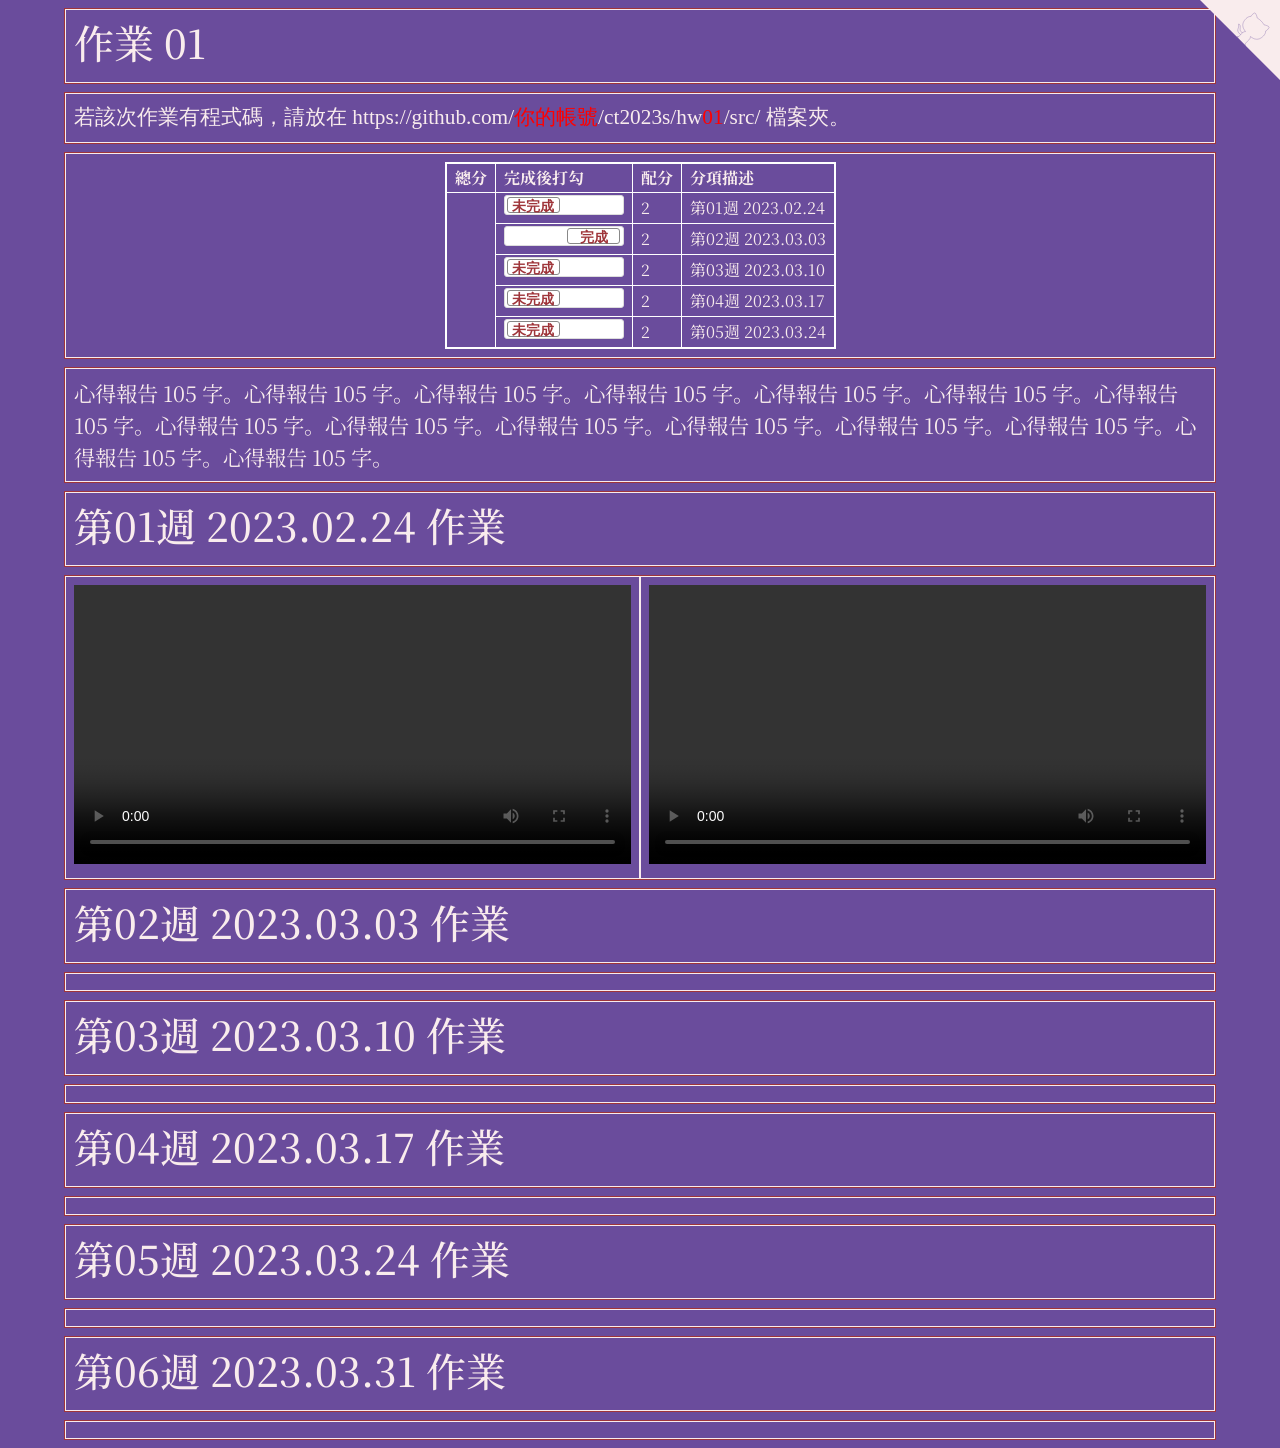
==== hw01/index.html @ 920e3bea "Add files via upload" ====
<!doctype html>
<html lang="zh-Hant-TW">
<head>
<!-- Required meta tags -->
<meta charset="utf-8">
<meta name="viewport" content="width=device-width, initial-scale=1">

<!-- D3, jquery -->
<script src="https://d3js.org/d3.v3.min.js" charset="utf-8"></script>
<script src="https://code.jquery.com/jquery-3.6.0.min.js" charset="utf-8"></script>

<!-- Bootstrap CSS -->
<link href="https://cdn.jsdelivr.net/npm/bootstrap@5.1.1/dist/css/bootstrap.min.css" rel="stylesheet">
<script src="https://cdn.jsdelivr.net/npm/bootstrap@5.1.1/dist/js/bootstrap.bundle.min.js"></script>

<title>作品集 Portfolio</title>
<style type="text/css">
  @import url('https://fonts.googleapis.com/css2?family=Noto+Serif+JP:wght@200&display=swap');

  table {
  border-collapse: collapse;
  border: 2px solid white; /* rgba(217,140,144,1) */
  font-size:  12pt;
  margin-left: auto;
  margin-right: auto;
  }

  td,
  th {
  border: 1px solid white;
  padding: 2px 8px;
  }

  .flipswitch
  {
      position: relative;
      background: white;
      width: 120px;
      height: 20px;
      -webkit-appearance: initial;
      border-radius: 3px;
      -webkit-tap-highlight-color: rgba(0, 0, 0, 0);
      outline:none;
      font-size: 14px;
      font-family: Trebuchet, Arial, sans-serif;
      font-weight: bold;
      cursor:pointer;
      border:1px solid #ddd;
  }
  .flipswitch:after
  {
      position:absolute;
      top:5%;
      display:block; 
      line-height:16px;
      width:45%;
      height:90%;
      background:#fff;
      box-sizing:border-box;
      text-align:center;
      transition: all 0.3s ease-in 0s; 
      color:rgba(159,53,58,1);
      border:#888 1px solid;
      border-radius:3px;
  }
  .flipswitch:after
  {
      left:2%;
      content: "未完成";
  }
  .flipswitch:checked:after
  {
      left:53%;
      content: "完成";
  }

  body {
    background-color: rgb(106, 76, 156); /* #6A4C9C */
    color: rgb(106, 76, 156);
    font-family: 'Noto Serif JP', serif;
  }

  .container-fluid {
    width:  90%;
  }

  .hw12 {
    border: 1px solid rgb(159, 53, 58);
    margin-top: 8px;
    margin-bottom: 8px;
  }

  .twenty {
    border: 1px solid #f9eced;
    color: #f9eced;
    padding: 8px;
    font-size: 16pt;
  }

  .twenty:hover {
      box-shadow: 0 0 5px 3px #f9eced;
      color: cyan; 
      text-shadow: 0 0 6px #FFFFFF, 0 0 6px #000000;
  }

  @font-face {
    font-family:'cjkFonts';
    src: url(cjkFonts_allseto_v1.11.woff2) format('woff2');
    /* https://cloudconvert.com/ttf-to-woff2 */
  }
  
  .cjkFonts {
    font-family: 'cjkFonts';
  }

  .github-corner:hover 
  .octo-arm {
    animation: octocat-wave 560ms ease-in-out
  }
  @keyframes octocat-wave {
    0%,100% {
      transform:rotate(0)
    }
    20%,60% {
      transform:rotate(-25deg)
    }
    40%,80% {
      transform:rotate(10deg)
    }
  }
  @media (max-width:500px) {
    .github-corner:hover 
    .octo-arm {
      animation:none
    }

    .github-corner 
    .octo-arm {
      animation: octocat-wave 560ms ease-in-out
    }
  }

  /* 波浪 */
  a {
    color:yellow;
    text-decoration: none; 
    background: url("data:image/svg+xml,%3Csvg xmlns='http://www.w3.org/2000/svg' viewBox='0 0 20 4'%3E%3Cpath fill='none' stroke='%23fff' d='M0 3.5c5 0 5-3 10-3s5 3 10 3 5-3 10-3 5 3 10 3'/%3E%3C/svg%3E") repeat-x 0 100%; 
    background-size:20px auto; 
    animation: waveMove 1s infinite linear;
  }

  a:hover {
    color:#f30;
    text-decoration: none;
    background: none;
    animation: none;
    text-decoration: underline;
    padding:2px 0;
  }
  @keyframes waveMove {
    from { background-position:0 100%; }
    to { background-position:20px 100%; }
  }
  /* 波浪 */
</style>
</head>
<body>
<!-- https://alexlenail.me/NN-SVG/about.html -->
<a href="https://github.com/你的帳號/ct2023s/" class="github-corner" aria-label="View source on Github">
  <svg width="80" height="80" viewBox="0 0 250 250" style="fill:#f9eced; color:#fff; position: absolute; top: 0; border: 0; right: 0;" aria-hidden="true">
    <path d="M0,0 L115,115 L130,115 L142,142 L250,250 L250,0 Z"></path>
    <path d="M128.3,109.0 C113.8,99.7 119.0,89.6 119.0,89.6 C122.0,82.7 120.5,78.6 120.5,78.6 C119.2,72.0 123.4,76.3 123.4,76.3 C127.3,80.9 125.5,87.3 125.5,87.3 C122.9,97.6 130.6,101.9 134.4,103.2" fill="#f9eced" stroke="#6A4C9C" style="transform-origin: 130px 106px;" class="octo-arm"></path>
    <path d="M115.0,115.0 C114.9,115.1 118.7,116.5 119.8,115.4 L133.7,101.6 C136.9,99.2 139.9,98.4 142.2,98.6 C133.8,88.0 127.5,74.4 143.8,58.0 C148.5,53.4 154.0,51.2 159.7,51.0 C160.3,49.4 163.2,43.6 171.4,40.1 C171.4,40.1 176.1,42.5 178.8,56.2 C183.1,58.6 187.2,61.8 190.9,65.4 C194.5,69.0 197.7,73.2 200.1,77.6 C213.8,80.2 216.3,84.9 216.3,84.9 C212.7,93.1 206.9,96.0 205.4,96.6 C205.1,102.4 203.0,107.8 198.3,112.5 C181.9,128.9 168.3,122.5 157.7,114.1 C157.9,116.9 156.7,120.9 152.7,124.9 L141.0,136.5 C139.8,137.7 141.6,141.9 141.8,141.8 Z" fill="#f9eced" stroke="#6A4C9C" class="octo-body"></path>
  </svg>
</a>


<div class="container-fluid">

  <!-- ------------------------------------------------>
  <div class="row hw12">
    <div class="col-md-12 twenty">
      <h1>作業 01</h1>
    </div>
  </div>

  <!-- ------------------------------------------------>
  <div class="row hw12">
    <div class="col-md-12 twenty cjkFonts">
      若該次作業有程式碼，請放在 https://github.com/<span style="color:red;">你的帳號</span>/ct2023s/hw<span style="color:red;">01</span>/src/ 檔案夾。
    </div>
  </div>

  <!-- ------------------------------------------------>
  <div class="row hw12">
    <div class="col-md-12 twenty">
      <table>
        <tr>
          <th>總分</th>
          <th>完成後打勾</th>
          <th>配分</th>
          <th>分項描述</th>
        </tr>
        <tr>
          <td rowspan="7" id="myTotal"></td>
          <td><input type="checkbox" class="flipswitch" id="myCheckbox1"></td>
          <td id='m1'>2</td>
          <td>第01週 2023.02.24</td>
        </tr>
        <tr>
          <td><input type="checkbox" class="flipswitch" id="myCheckbox2" checked></td>
          <td id='m2'>2</td>
          <td>第02週 2023.03.03</td>
        </tr>
        <tr>
          <td><input type="checkbox" class="flipswitch" id="myCheckbox3"></td>
          <td id='m3'>2</td>
          <td>第03週 2023.03.10</td>
        </tr>
        <tr>
          <td><input type="checkbox" class="flipswitch" id="myCheckbox4"></td>
          <td id='m4'>2</td>
          <td>第04週 2023.03.17</td>
        </tr>
        <tr>
          <td><input type="checkbox" class="flipswitch" id="myCheckbox5"></td>
          <td id='m5'>2</td>
          <td>第05週 2023.03.24</td>
        </tr>
      </table>
    </div>
  </div>

  <!-- ------------------------------------------------>
  <div class="row hw12">
    <div class="col-md-12 twenty">
      心得報告 105 字。心得報告 105 字。心得報告 105 字。心得報告 105 字。心得報告 105 字。心得報告 105 字。心得報告 105 字。心得報告 105 字。心得報告 105 字。心得報告 105 字。心得報告 105 字。心得報告 105 字。心得報告 105 字。心得報告 105 字。心得報告 105 字。
    </div>
  </div>

  <!-- ------------------------------------------------>
  <div class="row hw12">
    <div class="col-md-12 twenty">
      <h1>第01週 2023.02.24 作業</h1>
    </div>
  </div>

  <!-- ------------------------------------------------>
  <div class="row hw12">
    <div class="col-md-6 twenty">
      <video id="video1" style="width:100%;max-width:100%;" controls="">
        <source src="https://www.w3schools.com/html/mov_bbb.mp4" type="video/mp4">
      </video>
    </div>
    <div class="col-md-6 twenty">
      <video id="video1" style="width:100%;max-width:100%;" controls="">
        <source src="https://www.w3schools.com/html/mov_bbb.mp4" type="video/mp4">
      </video>
    </div>
  </div>


  <!-- ------------------------------------------------>
  <div class="row hw12">
    <div class="col-md-12 twenty">
      <h1>第02週 2023.03.03 作業</h1>
    </div>
  </div>

  <!-- ------------------------------------------------>
  <div class="row hw12">
    <div class="col-md-12 twenty">
      
    </div>
  </div>



  <!-- ------------------------------------------------>
  <div class="row hw12">
    <div class="col-md-12 twenty">
      <h1>第03週 2023.03.10 作業</h1>
    </div>
  </div>

  <!-- ------------------------------------------------>
  <div class="row hw12">
    <div class="col-md-12 twenty">
      
    </div>
  </div>



  <!-- ------------------------------------------------>
  <div class="row hw12">
    <div class="col-md-12 twenty">
      <h1>第04週 2023.03.17 作業</h1>
    </div>
  </div>

  <!-- ------------------------------------------------>
  <div class="row hw12">
    <div class="col-md-12 twenty">
      
    </div>
  </div>



  <!-- ------------------------------------------------>
  <div class="row hw12">
    <div class="col-md-12 twenty">
      <h1>第05週 2023.03.24 作業</h1>
    </div>
  </div>

  <!-- ------------------------------------------------>
  <div class="row hw12">
    <div class="col-md-12 twenty">
      
    </div>
  </div>



  <!-- ------------------------------------------------>
  <div class="row hw12">
    <div class="col-md-12 twenty">
      <h1>第06週 2023.03.31 作業</h1>
    </div>
  </div>

  <!-- ------------------------------------------------>
  <div class="row hw12">
    <div class="col-md-12 twenty">
      
    </div>
  </div>


  <!-- ------------------------------------------------>

  <!-- ------------------------------------------------>


<script>
  $(function() {
    var f = function() {
      $(this).next().text($(this).is(':checked') ? '做完' : '未做完');
    };
    $('input').change(f).trigger('change');
  });

  d3.select("#myCheckbox1").on("change",update);
  d3.select("#myCheckbox2").on("change",update);
  d3.select("#myCheckbox3").on("change",update);
  d3.select("#myCheckbox4").on("change",update);
  d3.select("#myCheckbox5").on("change",update);
  d3.select("#myCheckbox6").on("change",update);
  d3.select("#myCheckbox7").on("change",update);

  update();
  
  function update(){

    var score = 0;

    if (d3.select("#myCheckbox1").property("checked")){
      score += parseInt(d3.select('#m1').html());
    }

    if (d3.select("#myCheckbox2").property("checked")){
      score += parseInt(d3.select('#m2').html());   
    }

    if (d3.select("#myCheckbox3").property("checked")){
      score += parseInt(d3.select('#m3').html());   
    }

    if (d3.select("#myCheckbox4").property("checked")){
      score += parseInt(d3.select('#m4').html());   
    }

    if (d3.select("#myCheckbox5").property("checked")){
      score += parseInt(d3.select('#m5').html());   
    }


    d3.select("#myTotal").html(score);    
  }
</script>

</body>
</html>
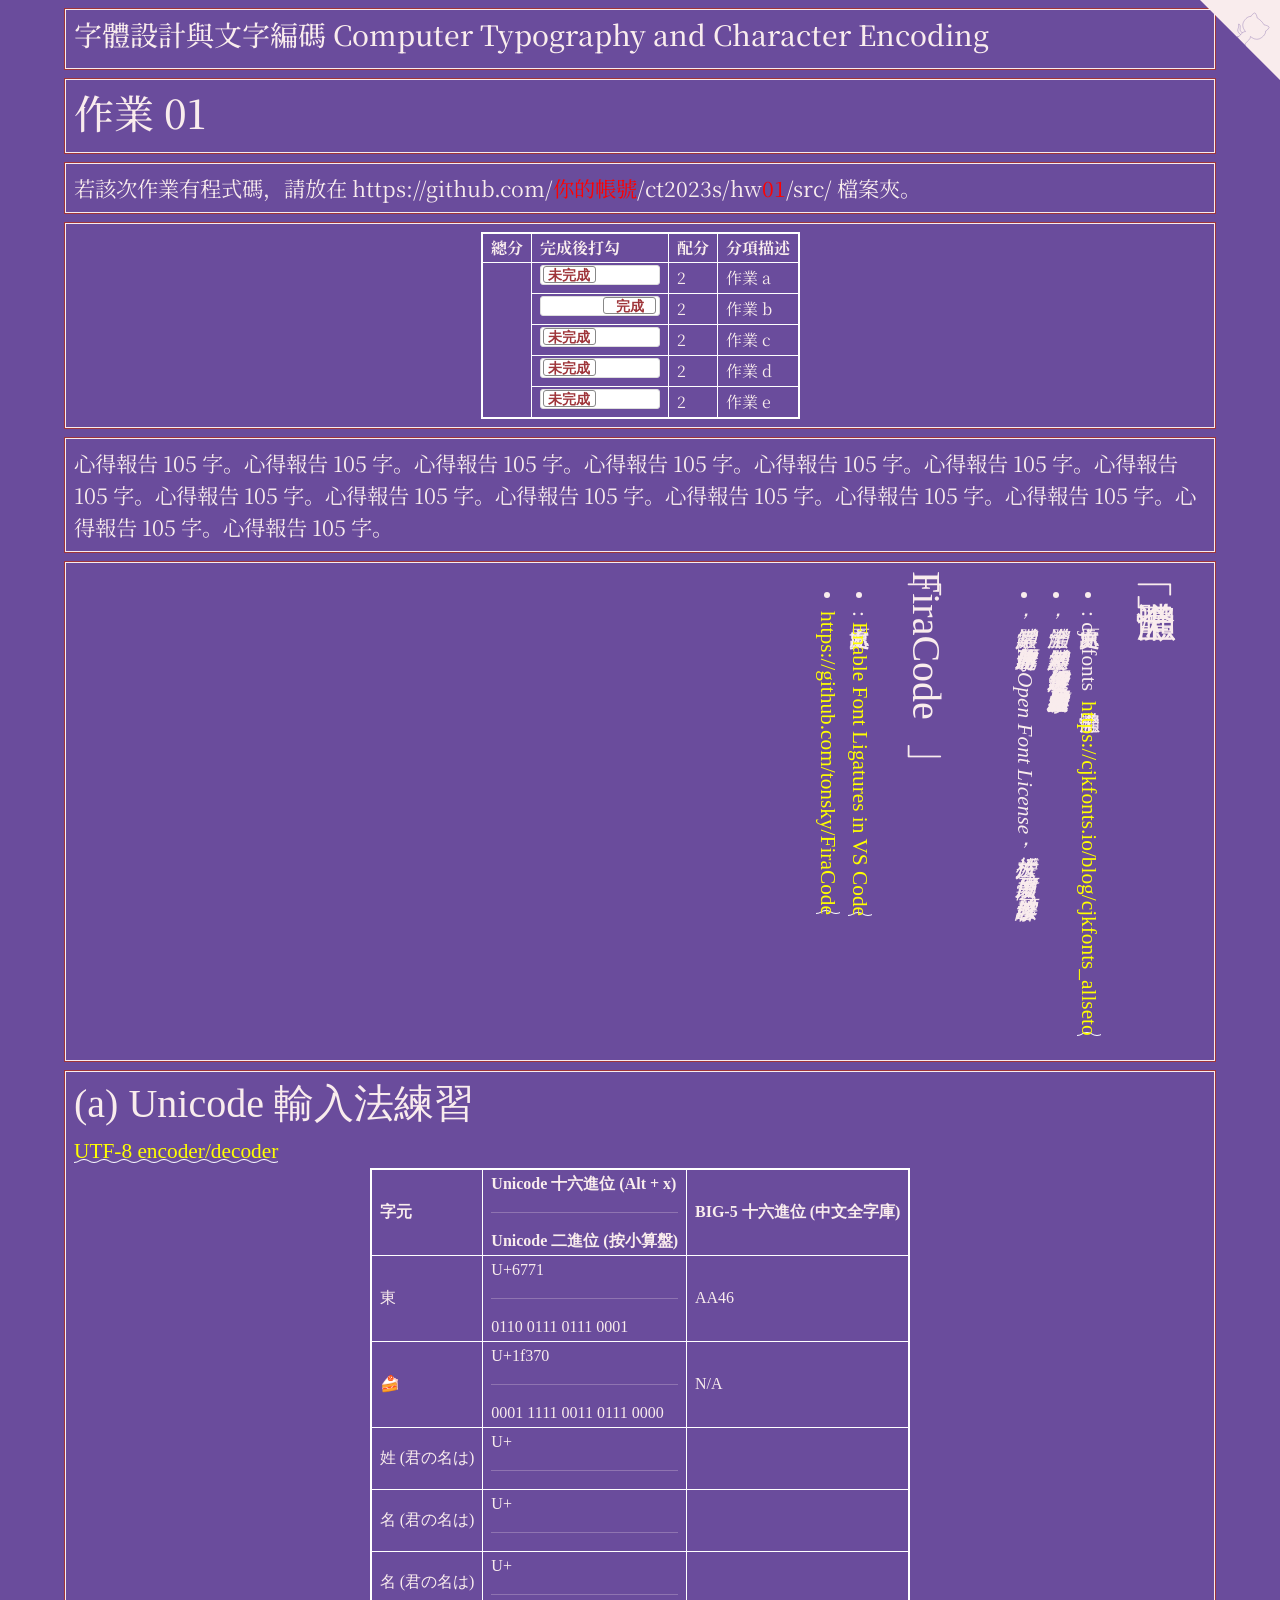
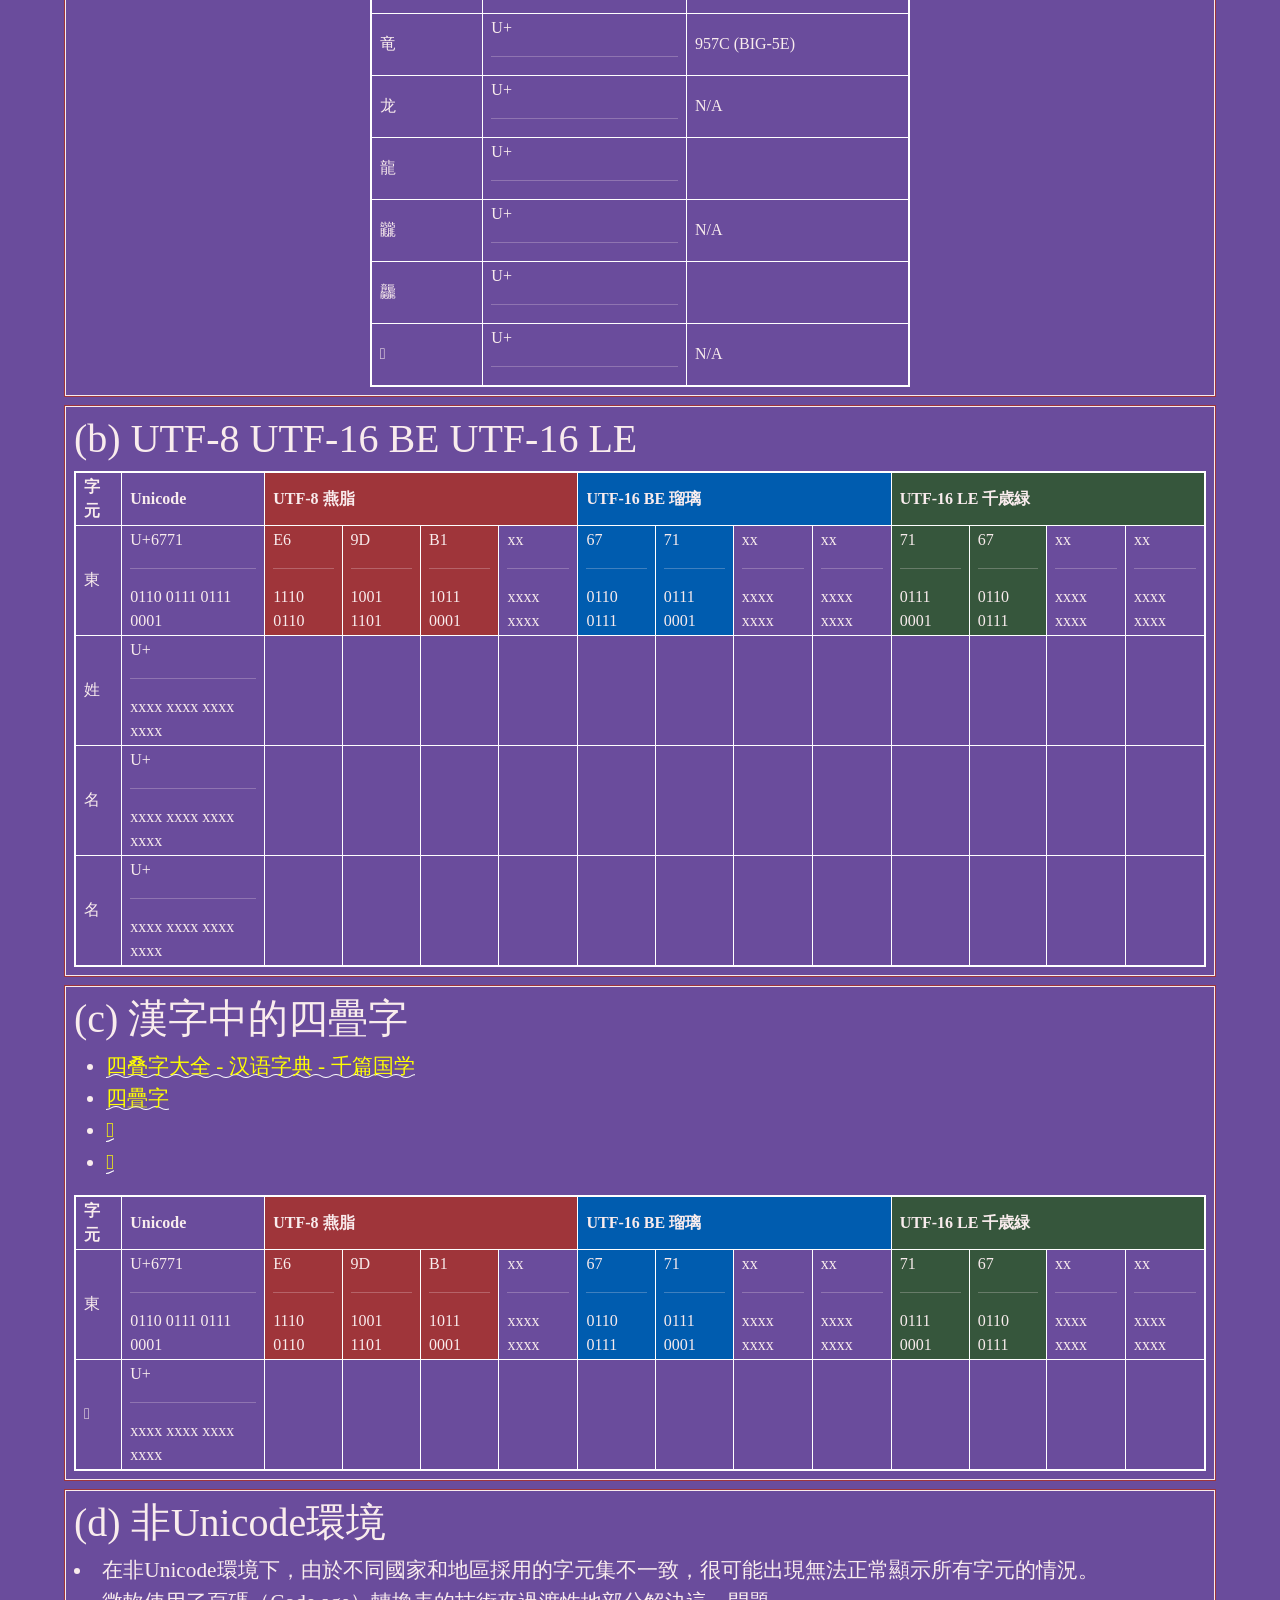
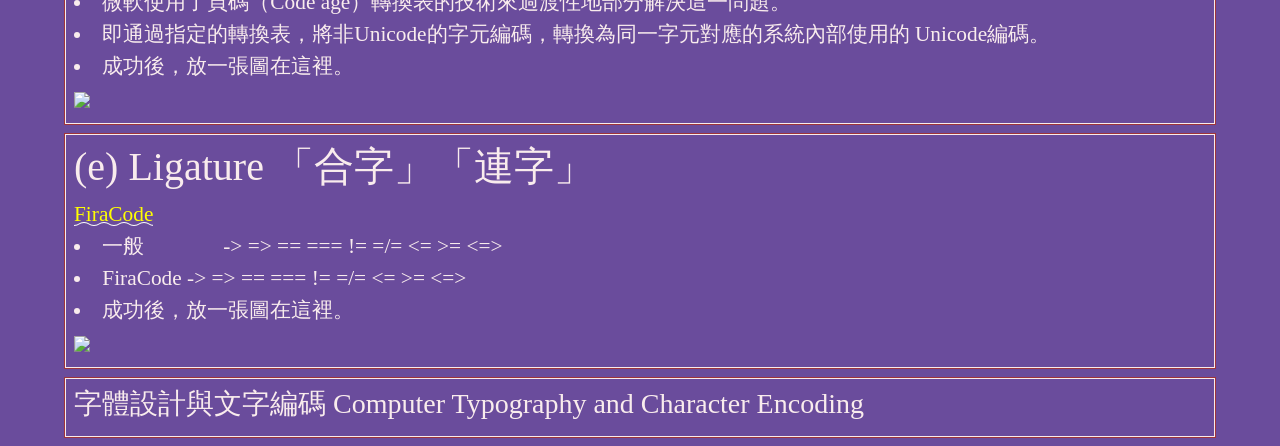
==== commit 98ed1a1d: "Update index.html" ====
--- a/hw01/index.html
+++ b/hw01/index.html
@@ -14,21 +14,23 @@
 <script src="https://cdn.jsdelivr.net/npm/bootstrap@5.1.1/dist/js/bootstrap.bundle.min.js"></script>
 
 <title>作品集 Portfolio</title>
+<!-- https://alexlenail.me/NN-SVG/about.html -->
+<link rel="icon" href="../hw00/favicon.svg"/>
 <style type="text/css">
   @import url('https://fonts.googleapis.com/css2?family=Noto+Serif+JP:wght@200&display=swap');
 
   table {
-  border-collapse: collapse;
-  border: 2px solid white; /* rgba(217,140,144,1) */
-  font-size:  12pt;
-  margin-left: auto;
-  margin-right: auto;
+    border-collapse: collapse;
+    border: 2px solid white; /* rgba(217,140,144,1) */
+    font-size:  12pt;
+    margin-left: auto;
+    margin-right: auto;
   }
 
   td,
   th {
-  border: 1px solid white;
-  padding: 2px 8px;
+    border: 1px solid white;
+    padding: 2px 8px;
   }
 
   .flipswitch
@@ -108,9 +110,24 @@
     src: url(cjkFonts_allseto_v1.11.woff2) format('woff2');
     /* https://cloudconvert.com/ttf-to-woff2 */
   }
-  
+
+  @font-face {
+    font-family:'FiraCode-Regular';
+    src: url(FiraCode-Regular.woff2) format('woff2');
+    /* https://worldofzero.com/posts/enable-font-ligatures-vscode/ */
+  }
+
   .cjkFonts {
     font-family: 'cjkFonts';
+    writing-mode: vertical-rl;
+  }
+
+  .cjkFontsH {
+    font-family: 'cjkFonts';
+  }
+
+  .FiraCode {
+    font-family: 'FiraCode-Regular';
   }
 
   .github-corner:hover 
@@ -180,13 +197,20 @@
   <!-- ------------------------------------------------>
   <div class="row hw12">
     <div class="col-md-12 twenty">
+      <h3>字體設計與文字編碼   Computer Typography and Character Encoding</h3>
+    </div>
+  </div>
+
+  <!-- ------------------------------------------------>
+  <div class="row hw12">
+    <div class="col-md-12 twenty">
       <h1>作業 01</h1>
     </div>
   </div>
 
   <!-- ------------------------------------------------>
   <div class="row hw12">
-    <div class="col-md-12 twenty cjkFonts">
+    <div class="col-md-12 twenty">
       若該次作業有程式碼，請放在 https://github.com/<span style="color:red;">你的帳號</span>/ct2023s/hw<span style="color:red;">01</span>/src/ 檔案夾。
     </div>
   </div>
@@ -205,27 +229,27 @@
           <td rowspan="7" id="myTotal"></td>
           <td><input type="checkbox" class="flipswitch" id="myCheckbox1"></td>
           <td id='m1'>2</td>
-          <td>第01週 2023.02.24</td>
+          <td>作業 a</td>
         </tr>
         <tr>
           <td><input type="checkbox" class="flipswitch" id="myCheckbox2" checked></td>
           <td id='m2'>2</td>
-          <td>第02週 2023.03.03</td>
+          <td>作業 b</td>
         </tr>
         <tr>
           <td><input type="checkbox" class="flipswitch" id="myCheckbox3"></td>
           <td id='m3'>2</td>
-          <td>第03週 2023.03.10</td>
+          <td>作業 c</td>
         </tr>
         <tr>
           <td><input type="checkbox" class="flipswitch" id="myCheckbox4"></td>
           <td id='m4'>2</td>
-          <td>第04週 2023.03.17</td>
+          <td>作業 d</td>
         </tr>
         <tr>
           <td><input type="checkbox" class="flipswitch" id="myCheckbox5"></td>
           <td id='m5'>2</td>
-          <td>第05週 2023.03.24</td>
+          <td>作業 e</td>
         </tr>
       </table>
     </div>
@@ -240,12 +264,28 @@
 
   <!-- ------------------------------------------------>
   <div class="row hw12">
-    <div class="col-md-12 twenty">
-      <h1>第01週 2023.02.24 作業</h1>
-    </div>
-  </div>
-
-  <!-- ------------------------------------------------>
+    <div class="col-md-12 twenty cjkFonts">
+      <h1> 「全瀨體」</h1>
+
+      <ul>
+        <li>原文出處: cjkfonts 全瀨體 <a href="https://cjkfonts.io/blog/cjkfonts_allseto" target="_blank"> https://cjkfonts.io/blog/cjkfonts_allseto</a></li>
+        <li><cite>全瀨體，基於瀨戶字體，透過深度學習智能造字，產生的字體數量是跟思源黑體相同。</cite></li>
+        <li><cite>瀨戶字體，原作者將此字體用 SIL Open Font License 授權方法，可以商業使用，可以容許修改字體。</cite></li>
+      </ul>
+
+      <h1> 「FiraCode」</h1>
+
+      <ul>
+       <li>原文出處: <a href="https://worldofzero.com/posts/enable-font-ligatures-vscode/" target="_blank"> Enable Font Ligatures in VS Code </a></li>
+        <li><a href="https://github.com/tonsky/FiraCode" target="_blank">https://github.com/tonsky/FiraCode</a></li>
+      </ul>
+
+
+    </div>
+  </div>
+
+  <!-- ------------------------------------------------>
+  <!--
   <div class="row hw12">
     <div class="col-md-6 twenty">
       <video id="video1" style="width:100%;max-width:100%;" controls="">
@@ -258,91 +298,263 @@
       </video>
     </div>
   </div>
-
-
-  <!-- ------------------------------------------------>
-  <div class="row hw12">
-    <div class="col-md-12 twenty">
-      <h1>第02週 2023.03.03 作業</h1>
-    </div>
-  </div>
-
-  <!-- ------------------------------------------------>
-  <div class="row hw12">
-    <div class="col-md-12 twenty">
-      
-    </div>
-  </div>
-
-
-
-  <!-- ------------------------------------------------>
-  <div class="row hw12">
-    <div class="col-md-12 twenty">
-      <h1>第03週 2023.03.10 作業</h1>
-    </div>
-  </div>
-
-  <!-- ------------------------------------------------>
-  <div class="row hw12">
-    <div class="col-md-12 twenty">
-      
-    </div>
-  </div>
-
-
-
-  <!-- ------------------------------------------------>
-  <div class="row hw12">
-    <div class="col-md-12 twenty">
-      <h1>第04週 2023.03.17 作業</h1>
-    </div>
-  </div>
-
-  <!-- ------------------------------------------------>
-  <div class="row hw12">
-    <div class="col-md-12 twenty">
-      
-    </div>
-  </div>
-
-
-
-  <!-- ------------------------------------------------>
-  <div class="row hw12">
-    <div class="col-md-12 twenty">
-      <h1>第05週 2023.03.24 作業</h1>
-    </div>
-  </div>
-
-  <!-- ------------------------------------------------>
-  <div class="row hw12">
-    <div class="col-md-12 twenty">
-      
-    </div>
-  </div>
-
-
-
-  <!-- ------------------------------------------------>
-  <div class="row hw12">
-    <div class="col-md-12 twenty">
-      <h1>第06週 2023.03.31 作業</h1>
-    </div>
-  </div>
-
-  <!-- ------------------------------------------------>
-  <div class="row hw12">
-    <div class="col-md-12 twenty">
-      
-    </div>
-  </div>
-
-
-  <!-- ------------------------------------------------>
-
-  <!-- ------------------------------------------------>
-
+  -->
+
+
+  <!-- ------------------------------------------------>
+  <div class="row hw12">
+    <div class="col-md-12 twenty cjkFontsH">
+      <h1>(a) Unicode 輸入法練習 </h1>
+      <a href="https://mothereff.in/utf-8" target="_blank">UTF-8 encoder/decoder</a>
+      <table>
+        <tr>
+          <th>字元</th>
+          <th>Unicode 十六進位 (Alt + x)<hr>Unicode 二進位 (按小算盤)</th>
+          <th>BIG-5 十六進位 (中文全字庫)</th>
+        </tr>
+        <tr>
+          <td>東</td>
+          <td>U+6771<hr>0110 0111 0111 0001</td>
+          <td>AA46</td> <!-- BIG-5 十六進位 -->
+        </tr>
+        <tr>
+          <td>🍰</td>
+          <td>U+1f370<hr>0001 1111 0011 0111 0000</td> <!-- Unicode 二進位 -->
+          <td>N/A</td> <!-- BIG-5 十六進位 -->
+        </tr>
+        <tr>
+          <td>姓 (君の名は)</td>
+          <td>U+<hr></td> <!-- Unicode 二進位 -->
+          <td></td> <!-- BIG-5 十六進位 -->
+        </tr>
+        <tr>
+          <td>名 (君の名は)</td>
+          <td>U+<hr></td> <!-- Unicode 二進位 -->
+          <td></td> <!-- BIG-5 十六進位 -->
+        </tr>
+        <tr>
+          <td>名 (君の名は)</td>
+          <td>U+<hr></td> <!-- Unicode 二進位 -->
+          <td></td> <!-- BIG-5 十六進位 -->
+        </tr>
+        <tr>
+          <td>竜</td>
+          <td>U+<hr></td> <!-- Unicode 二進位 -->
+          <td>957C (BIG-5E)</td> <!-- BIG-5 十六進位 -->
+        </tr>
+        <tr>
+          <td>龙</td>
+          <td>U+<hr></td> <!-- Unicode 二進位 -->
+          <td>N/A</td> <!-- BIG-5 十六進位 -->
+        </tr>
+        <tr>
+          <td>龍</td>
+          <td>U+<hr></td> <!-- Unicode 二進位 -->
+          <td></td> <!-- BIG-5 十六進位 -->
+        </tr>
+        <tr>
+          <td>龖</td>
+          <td>U+<hr></td> <!-- Unicode 二進位 -->
+          <td>N/A</td> <!-- BIG-5 十六進位 -->
+        </tr>
+        <tr>
+          <td>龘</td>
+          <td>U+<hr></td> <!-- Unicode 二進位 -->
+          <td></td> <!-- BIG-5 十六進位 -->
+        </tr>
+        <tr>
+          <td>𪚥</td> <!-- 新細明體-ExtB -->
+          <td>U+<hr></td> <!-- Unicode 二進位 -->
+          <td>N/A</td> <!-- BIG-5 十六進位 -->
+        </tr>
+      </table>
+    </div>
+  </div>
+
+  <!-- ------------------------------------------------>
+  <div class="row hw12">
+    <div class="col-md-12 twenty cjkFontsH">
+      <h1>(b) UTF-8 UTF-16 BE UTF-16 LE</h1>
+
+      <table>
+        <tr>
+          <th>字元</th> <!-- 紺 https://nipponcolors.com/#kon --> <!-- 桔梗 https://nipponcolors.com/#kikyo --> 
+          <th colspan="1">Unicode</th>
+          <th colspan="4" style="background-color:#9F353A;">UTF-8 燕脂</th> <!-- 燕脂 https://nipponcolors.com/#enji -->
+          <th colspan="4" style="background-color:#005CAF;">UTF-16 BE 瑠璃</th> <!-- 瑠璃 https://nipponcolors.com/#ruri https://nipponcolors.com/#kon -->
+          <th colspan="4" style="background-color:#36563C;">UTF-16 LE 千歳緑</th> <!-- 千歳緑 https://nipponcolors.com/#chitosemidori -->
+        </tr>
+        <tr>
+          <td>東</td>
+          <td>U+6771<hr>0110 0111 0111 0001</td>
+          <td style="background-color:#9F353A;">E6<hr>1110 0110</td> <!-- UTF-8 -->
+          <td style="background-color:#9F353A;">9D<hr>1001 1101</td>
+          <td style="background-color:#9F353A;">B1<hr>1011 0001</td>
+          <td>xx<hr>xxxx xxxx</td>
+          <td style="background-color:#005CAF;">67<hr>0110 0111</td> <!-- UTF-16 BE -->
+          <td style="background-color:#005CAF;">71<hr>0111 0001</td>
+          <td>xx<hr>xxxx xxxx</td>
+          <td>xx<hr>xxxx xxxx</td>
+          <td style="background-color:#36563C;">71<hr>0111 0001</td> <!-- UTF-16 LE -->
+          <td style="background-color:#36563C;">67<hr>0110 0111</td>
+          <td>xx<hr>xxxx xxxx</td>
+          <td>xx<hr>xxxx xxxx</td>
+        </tr>       
+        <tr>
+          <td>姓</td>
+          <td>U+<hr>xxxx xxxx xxxx xxxx</td>
+          <td></td> <!-- UTF-8 -->
+          <td></td>
+          <td></td>
+          <td></td>
+          <td></td> <!-- UTF-16 BE -->
+          <td></td>
+          <td></td>
+          <td></td>
+          <td></td> <!-- UTF-16 LE -->
+          <td></td>
+          <td></td>
+          <td></td>
+        </tr>
+        <tr>
+          <td>名</td>
+          <td>U+<hr>xxxx xxxx xxxx xxxx</td>
+          <td></td> <!-- UTF-8 -->
+          <td></td>
+          <td></td>
+          <td></td>
+          <td></td> <!-- UTF-16 BE -->
+          <td></td>
+          <td></td>
+          <td></td>
+          <td></td> <!-- UTF-16 LE -->
+          <td></td>
+          <td></td>
+          <td></td>
+        </tr>
+        <tr>
+          <td>名</td>
+          <td>U+<hr>xxxx xxxx xxxx xxxx</td>
+          <td></td> <!-- UTF-8 -->
+          <td></td>
+          <td></td>
+          <td></td>
+          <td></td> <!-- UTF-16 BE -->
+          <td></td>
+          <td></td>
+          <td></td>
+          <td></td> <!-- UTF-16 LE -->
+          <td></td>
+          <td></td>
+          <td></td>
+        </tr>
+      </table>
+    </div>
+  </div>
+
+
+
+  <!-- ------------------------------------------------>
+  <div class="row hw12">
+    <div class="col-md-12 twenty cjkFontsH">
+      <h1>(c) 漢字中的四疊字</h1>
+      <!--
+      <ul>
+        <li><a href="" target="_blank"> </a></li>
+        <li><a href="" target="_blank"> </a></li>
+      </ul>
+      -->
+      <ul>
+        <li><a href="https://zidian.qianp.com/sidiezi.html" target="_blank">四叠字大全 - 汉语字典 - 千篇国学</a></li>
+        <li><a href="https://zh.wikipedia.org/wiki/%E5%9B%9B%E5%8F%A0%E5%AD%97" target="_blank">四疊字</a></li>
+        <li><a href="https://www.compart.com/en/unicode/U+2A6A5" target="_blank">𪚥</a></li>
+        <li><a href="https://www.compart.com/en/unicode/U+28C3B" target="_blank">𨰻</a></li>
+      </ul>
+
+      <table>
+        <tr>
+          <th>字元</th> <!-- 紺 https://nipponcolors.com/#kon --> <!-- 桔梗 https://nipponcolors.com/#kikyo --> 
+          <th colspan="1">Unicode</th>
+          <th colspan="4" style="background-color:#9F353A;">UTF-8 燕脂</th> <!-- 燕脂 https://nipponcolors.com/#enji -->
+          <th colspan="4" style="background-color:#005CAF;">UTF-16 BE 瑠璃</th> <!-- 瑠璃 https://nipponcolors.com/#ruri https://nipponcolors.com/#kon -->
+          <th colspan="4" style="background-color:#36563C;">UTF-16 LE 千歳緑</th> <!-- 千歳緑 https://nipponcolors.com/#chitosemidori -->
+        </tr>
+        <tr>
+          <td>東</td>
+          <td>U+6771<hr>0110 0111 0111 0001</td>
+          <td style="background-color:#9F353A;">E6<hr>1110 0110</td> <!-- UTF-8 -->
+          <td style="background-color:#9F353A;">9D<hr>1001 1101</td>
+          <td style="background-color:#9F353A;">B1<hr>1011 0001</td>
+          <td>xx<hr>xxxx xxxx</td>
+          <td style="background-color:#005CAF;">67<hr>0110 0111</td> <!-- UTF-16 BE -->
+          <td style="background-color:#005CAF;">71<hr>0111 0001</td>
+          <td>xx<hr>xxxx xxxx</td>
+          <td>xx<hr>xxxx xxxx</td>
+          <td style="background-color:#36563C;">71<hr>0111 0001</td> <!-- UTF-16 LE -->
+          <td style="background-color:#36563C;">67<hr>0110 0111</td>
+          <td>xx<hr>xxxx xxxx</td>
+          <td>xx<hr>xxxx xxxx</td>
+        </tr>       
+        <tr>
+          <td>𨰻</td>
+          <td>U+<hr>xxxx xxxx xxxx xxxx</td>
+          <td></td> <!-- UTF-8 -->
+          <td></td>
+          <td></td>
+          <td></td>
+          <td></td> <!-- UTF-16 BE -->
+          <td></td>
+          <td></td>
+          <td></td>
+          <td></td> <!-- UTF-16 LE -->
+          <td></td>
+          <td></td>
+          <td></td>
+        </tr>
+      </table>
+
+    </div>
+  </div>
+
+  <!-- ------------------------------------------------>
+  <div class="row hw12">
+    <div class="col-md-12 twenty cjkFontsH">
+      <h1>(d) 非Unicode環境 </h1>
+      <li>在非Unicode環境下，由於不同國家和地區採用的字元集不一致，很可能出現無法正常顯示所有字元的情況。</li>
+      <li>微軟使用了頁碼（Code age）轉換表的技術來過渡性地部分解決這一問題。</li>
+      <li>即通過指定的轉換表，將非Unicode的字元編碼，轉換為同一字元對應的系統內部使用的 Unicode編碼。</li>
+      <li>成功後，放一張圖在這裡。</li>
+      <img src="./d.png" width="768"/>
+    </div>
+  </div>
+
+
+
+  <!-- ------------------------------------------------>
+  <div class="row hw12">
+    <div class="col-md-12 twenty cjkFontsH">
+      <h1>(e) Ligature 「合字」「連字」</h1>
+      <a href="https://github.com/tonsky/FiraCode">FiraCode</a>
+      <li class="">一般 &nbsp; &ensp; &emsp; &thinsp; &zwnj; &zwj; -> => == === != =/= <= >= <=> </li>
+      <li class="FiraCode">FiraCode -> => == === != =/= <= >= <=> </li>
+      <li>成功後，放一張圖在這裡。</li>
+      <img src="./e.png" width="768"/>
+    </div>
+  </div>
+
+
+
+  <!-- ------------------------------------------------>
+  <div class="row hw12">
+    <div class="col-md-12 twenty cjkFontsH">
+      <h3>字體設計與文字編碼   Computer Typography and Character Encoding</h3>
+    </div>
+  </div>
+
+
+  <!-- ------------------------------------------------>
+
+  <!-- ------------------------------------------------>
 
 <script>
   $(function() {
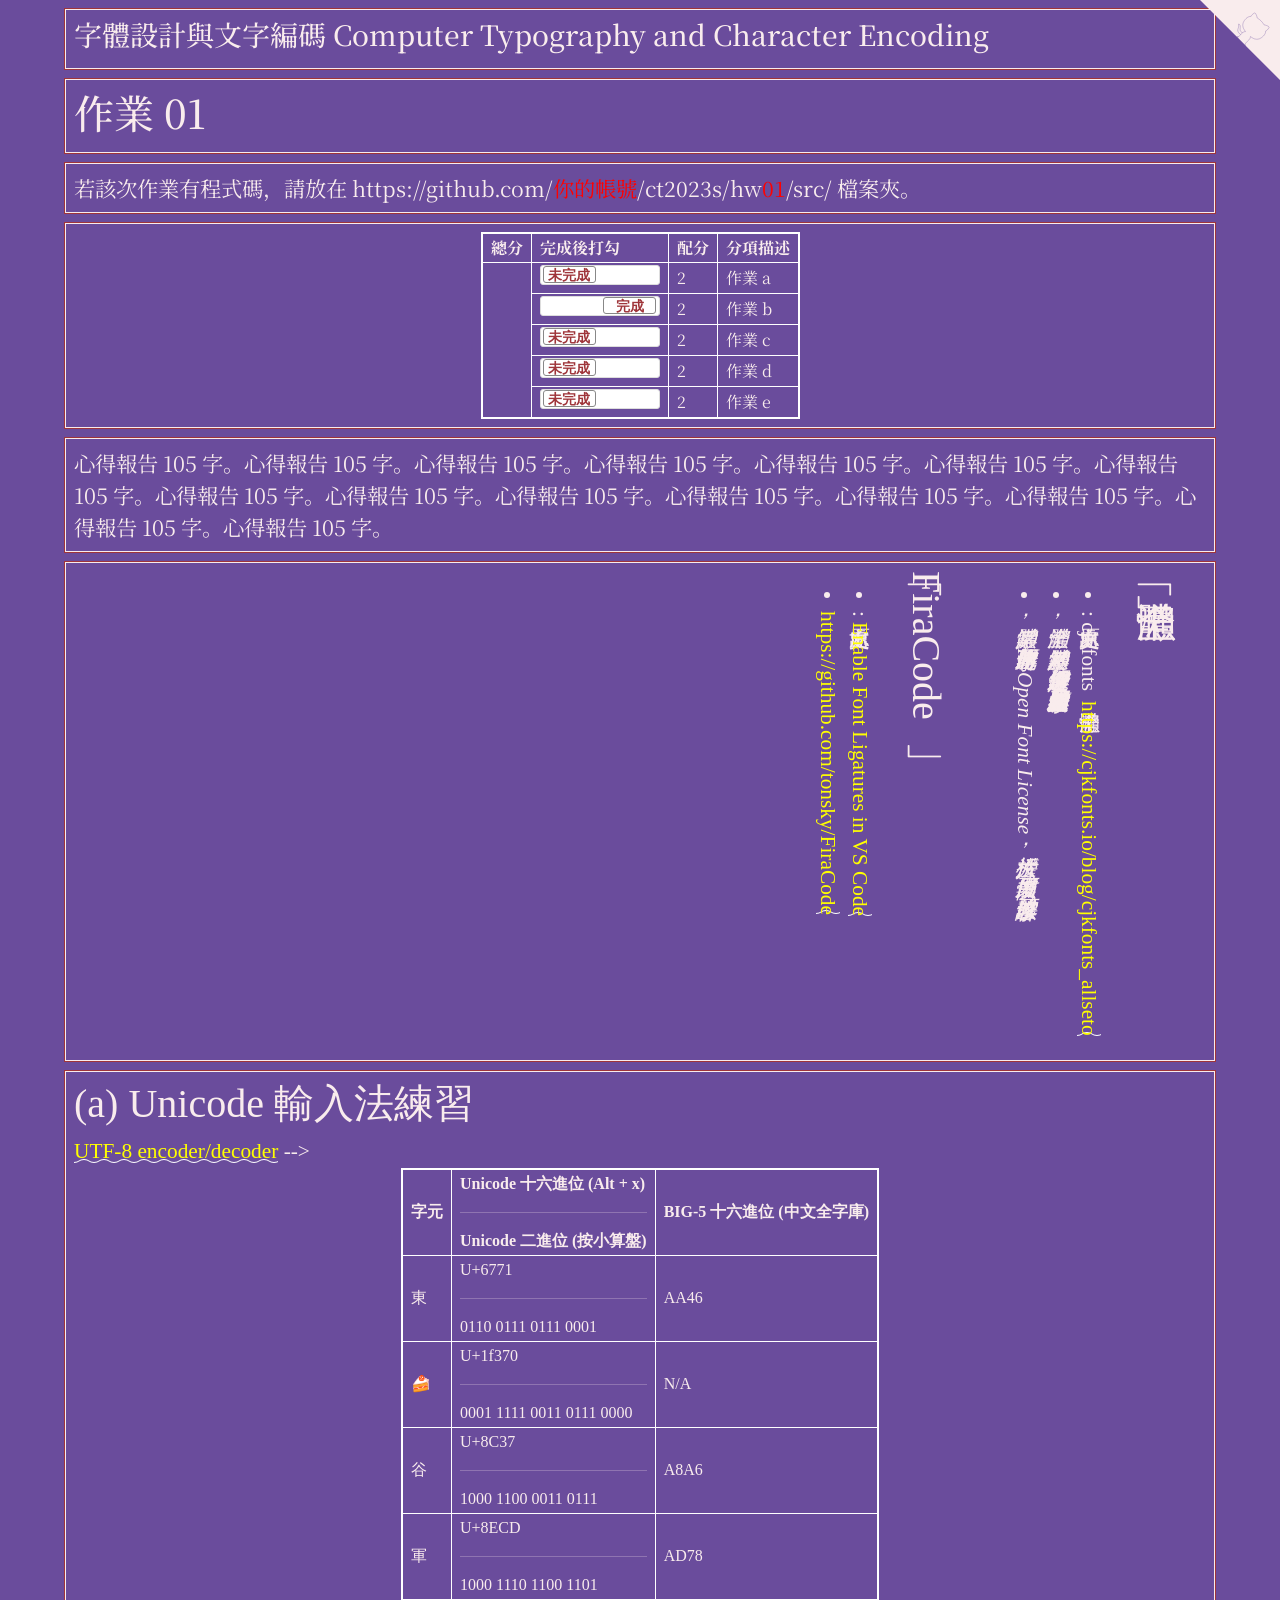
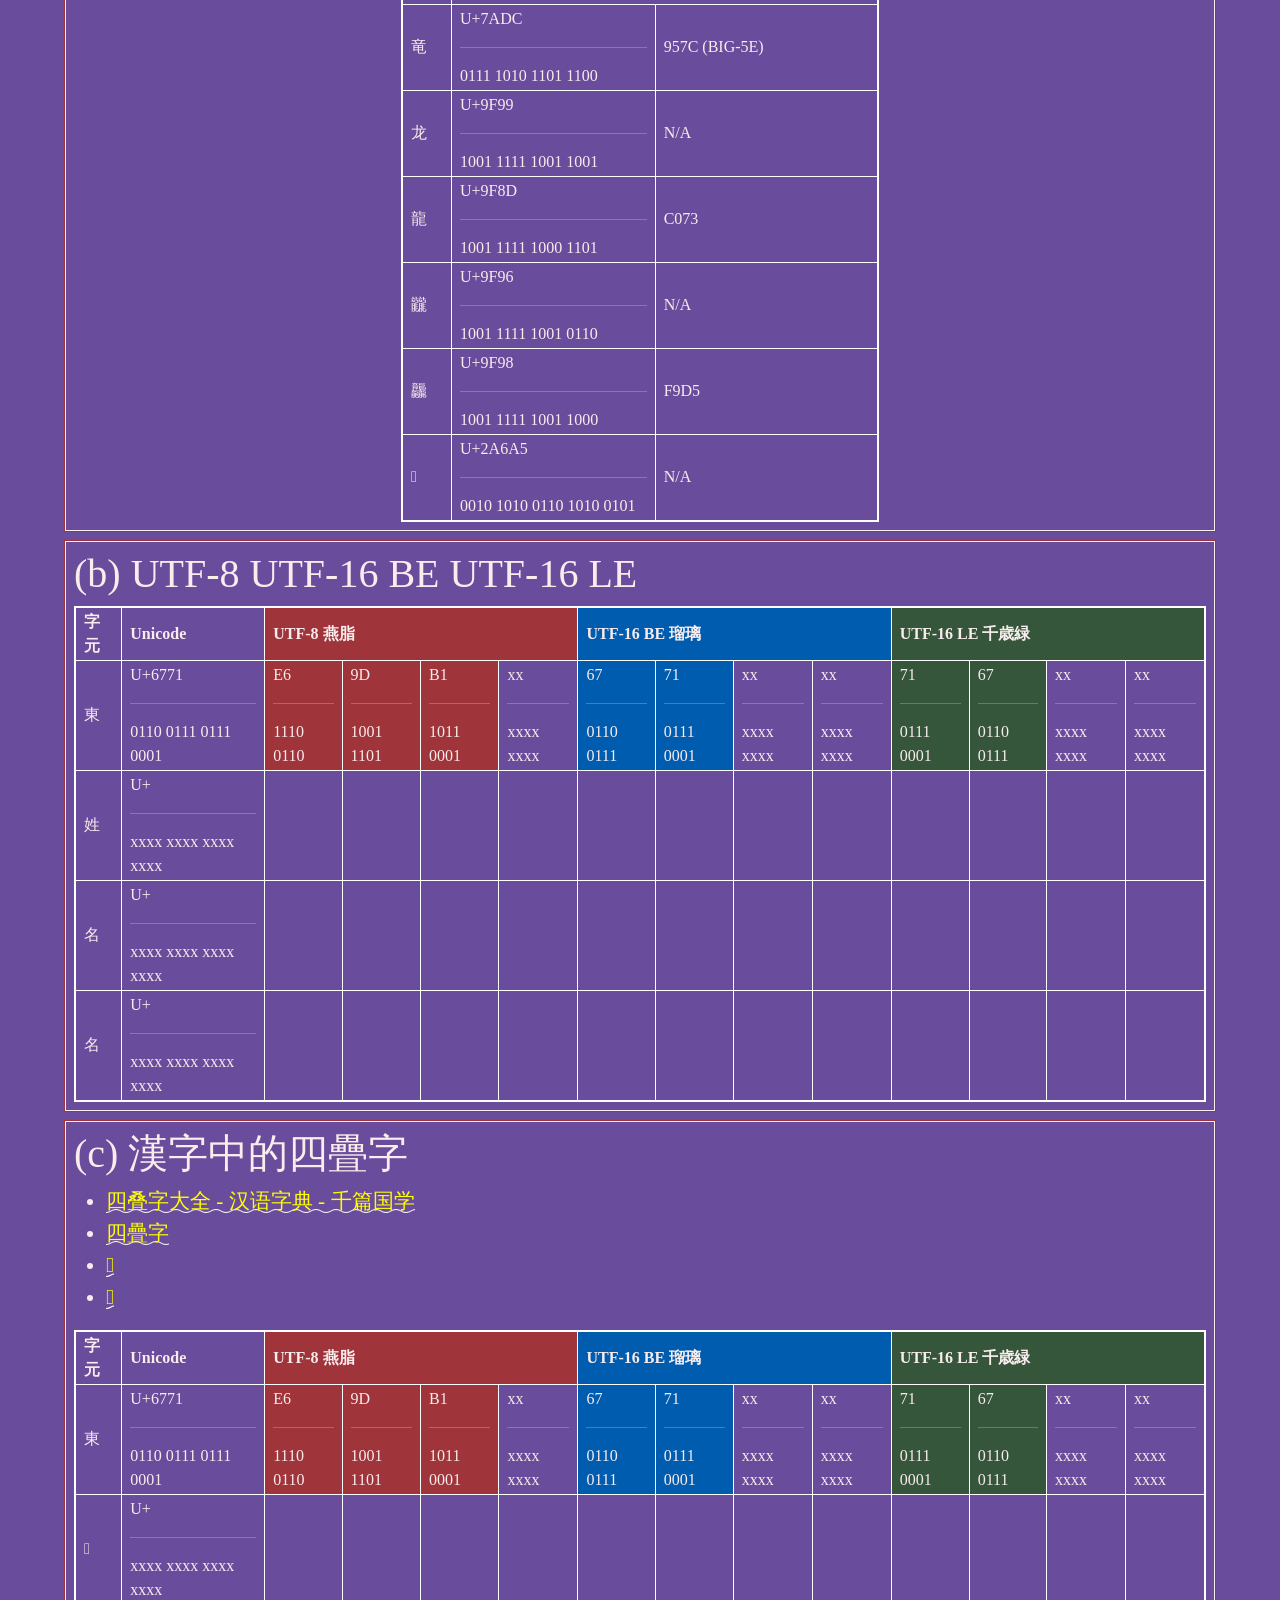
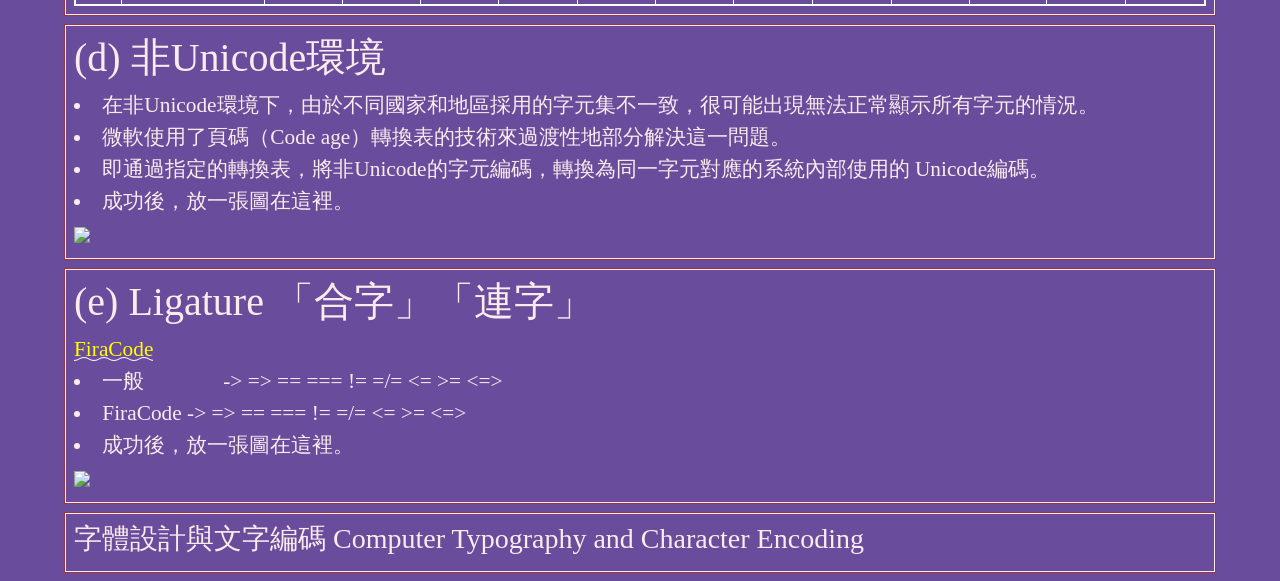
==== commit 3a42ffd7: "Update index.html" ====
--- a/hw01/index.html
+++ b/hw01/index.html
@@ -323,48 +323,48 @@
           <td>N/A</td> <!-- BIG-5 十六進位 -->
         </tr>
         <tr>
-          <td>姓 (君の名は)</td>
-          <td>U+<hr></td> <!-- Unicode 二進位 -->
-          <td></td> <!-- BIG-5 十六進位 -->
-        </tr>
-        <tr>
+          <td>谷</td>
+          <td>U+8C37<hr>1000 1100 0011 0111</td> <!-- Unicode 二進位 -->
+          <td>A8A6</td> <!-- BIG-5 十六進位 -->
+        </tr>
+        <tr>
+          <td>軍</td>
+          <td>U+8ECD<hr>1000 1110 1100 1101</td> <!-- Unicode 二進位 -->
+          <td>AD78</td> <!-- BIG-5 十六進位 -->
+        </tr>
+<!--         <tr>
           <td>名 (君の名は)</td>
           <td>U+<hr></td> <!-- Unicode 二進位 -->
           <td></td> <!-- BIG-5 十六進位 -->
-        </tr>
-        <tr>
-          <td>名 (君の名は)</td>
-          <td>U+<hr></td> <!-- Unicode 二進位 -->
-          <td></td> <!-- BIG-5 十六進位 -->
-        </tr>
+        </tr> -->
         <tr>
           <td>竜</td>
-          <td>U+<hr></td> <!-- Unicode 二進位 -->
+          <td>U+7ADC<hr>0111 1010 1101 1100</td> <!-- Unicode 二進位 -->
           <td>957C (BIG-5E)</td> <!-- BIG-5 十六進位 -->
         </tr>
         <tr>
           <td>龙</td>
-          <td>U+<hr></td> <!-- Unicode 二進位 -->
+          <td>U+9F99<hr>1001 1111 1001 1001</td> <!-- Unicode 二進位 -->
           <td>N/A</td> <!-- BIG-5 十六進位 -->
         </tr>
         <tr>
           <td>龍</td>
-          <td>U+<hr></td> <!-- Unicode 二進位 -->
-          <td></td> <!-- BIG-5 十六進位 -->
+          <td>U+9F8D<hr>1001 1111 1000 1101</td> <!-- Unicode 二進位 -->
+          <td>C073</td> <!-- BIG-5 十六進位 -->
         </tr>
         <tr>
           <td>龖</td>
-          <td>U+<hr></td> <!-- Unicode 二進位 -->
+          <td>U+9F96<hr>1001 1111 1001 0110</td> <!-- Unicode 二進位 -->
           <td>N/A</td> <!-- BIG-5 十六進位 -->
         </tr>
         <tr>
           <td>龘</td>
-          <td>U+<hr></td> <!-- Unicode 二進位 -->
-          <td></td> <!-- BIG-5 十六進位 -->
+          <td>U+9F98<hr>1001 1111 1001 1000</td> <!-- Unicode 二進位 -->
+          <td>F9D5</td> <!-- BIG-5 十六進位 -->
         </tr>
         <tr>
           <td>𪚥</td> <!-- 新細明體-ExtB -->
-          <td>U+<hr></td> <!-- Unicode 二進位 -->
+          <td>U+2A6A5<hr>0010 1010 0110 1010 0101</td> <!-- Unicode 二進位 -->
           <td>N/A</td> <!-- BIG-5 十六進位 -->
         </tr>
       </table>
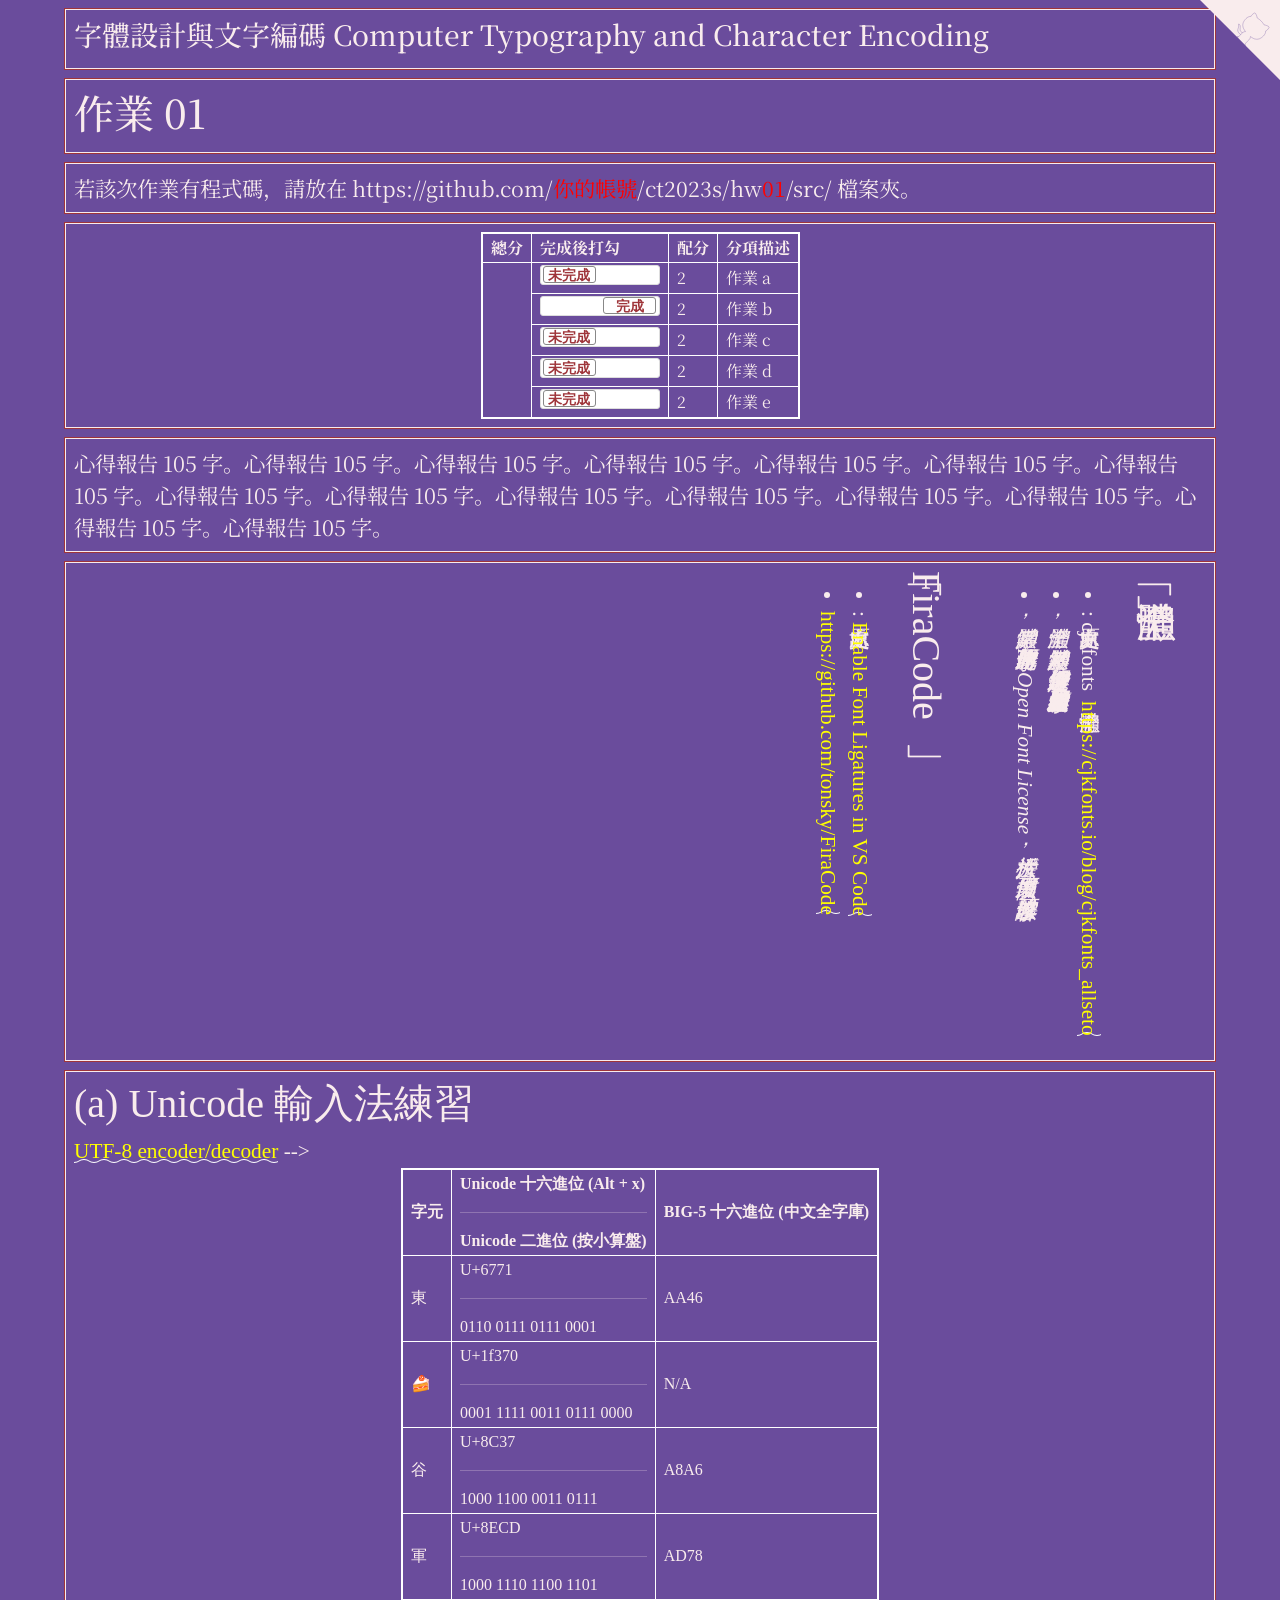
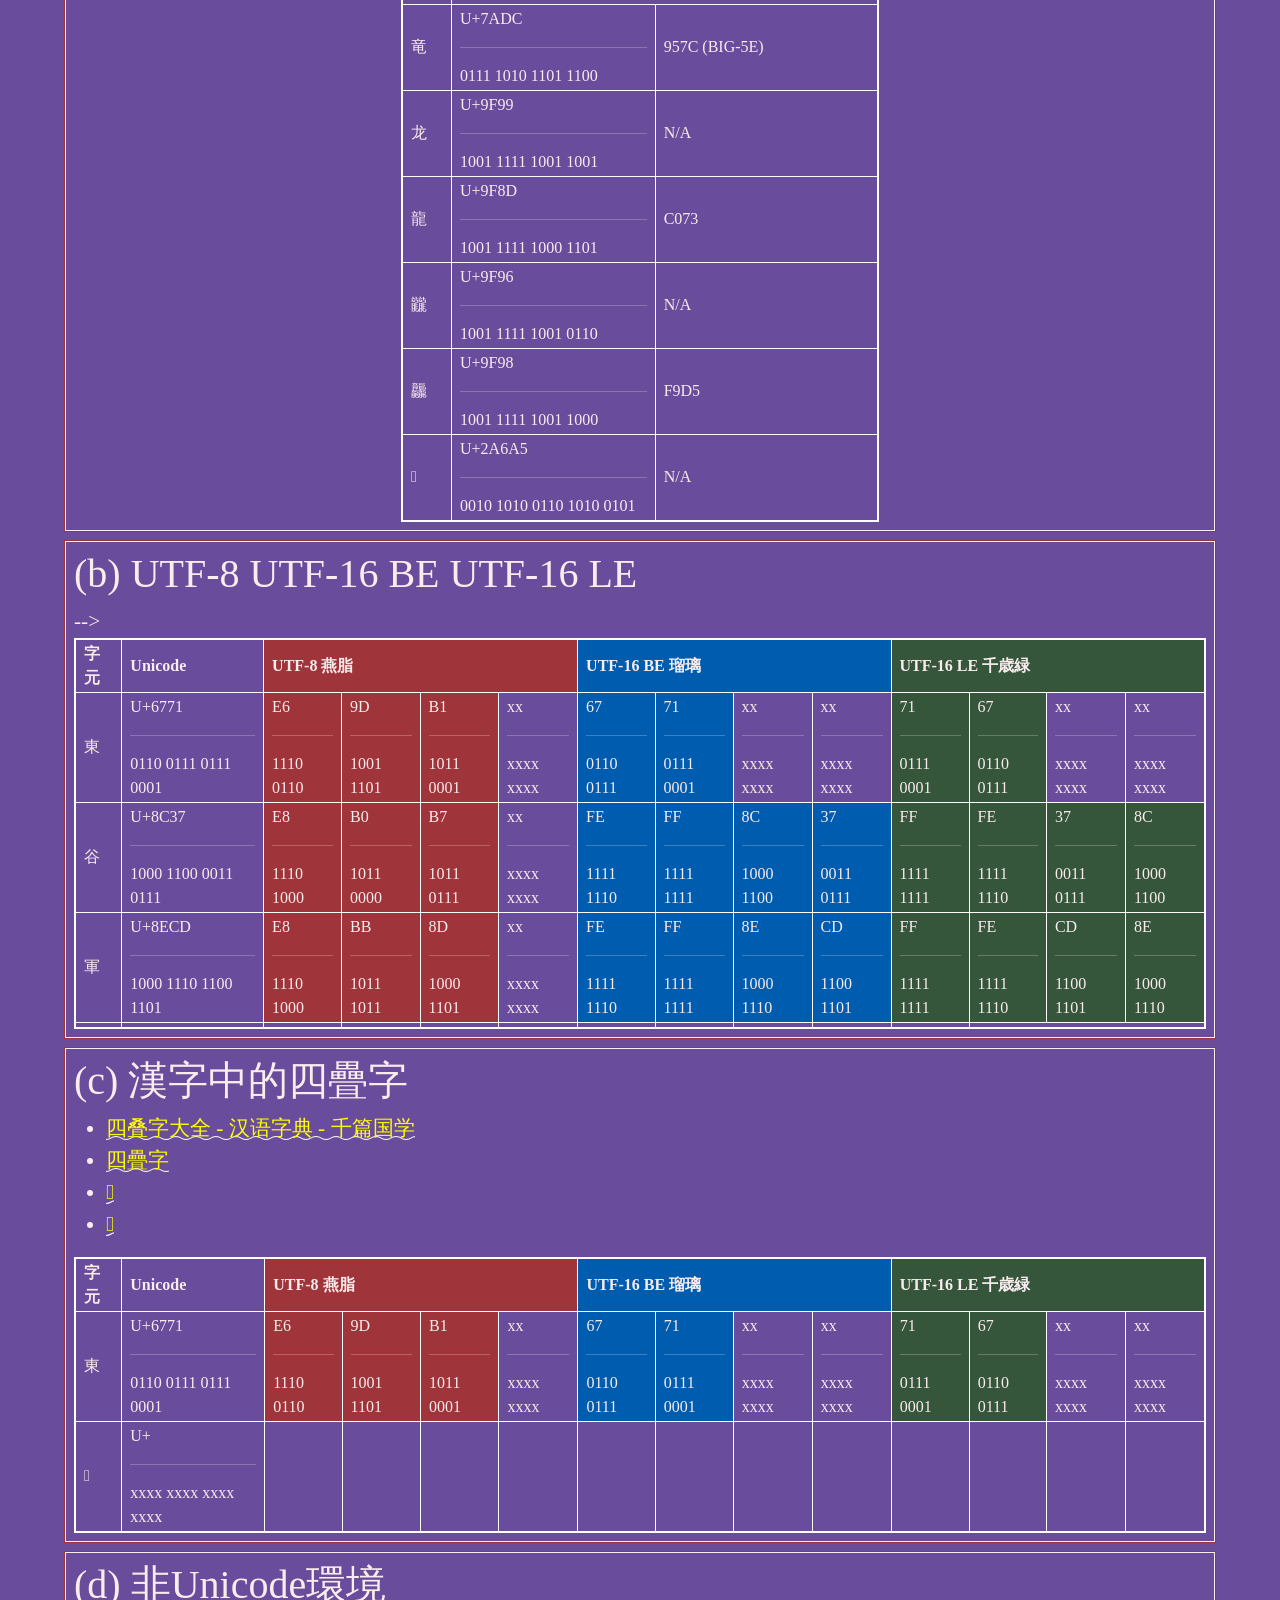
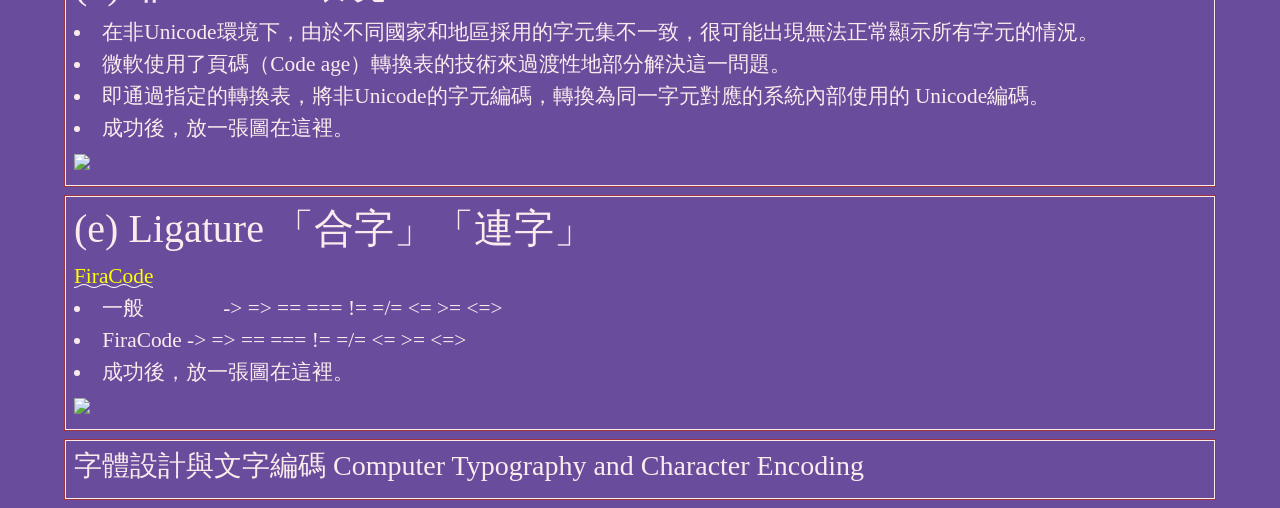
==== commit caaf1af8: "Update index.html" ====
--- a/hw01/index.html
+++ b/hw01/index.html
@@ -401,22 +401,38 @@
           <td>xx<hr>xxxx xxxx</td>
         </tr>       
         <tr>
-          <td>姓</td>
-          <td>U+<hr>xxxx xxxx xxxx xxxx</td>
-          <td></td> <!-- UTF-8 -->
-          <td></td>
-          <td></td>
-          <td></td>
-          <td></td> <!-- UTF-16 BE -->
-          <td></td>
-          <td></td>
-          <td></td>
-          <td></td> <!-- UTF-16 LE -->
-          <td></td>
-          <td></td>
-          <td></td>
-        </tr>
-        <tr>
+          <td>谷</td>
+          <td>U+8C37<hr>1000 1100 0011 0111</td>
+          <td style="background-color:#9F353A;">E8<hr>1110 1000</td> <!-- UTF-8 -->
+          <td style="background-color:#9F353A;">B0<hr>1011 0000</td>
+          <td style="background-color:#9F353A;">B7<hr>1011 0111</td>
+          <td>xx<hr>xxxx xxxx</td>
+          <td style="background-color:#005CAF;">FE<hr>1111 1110</td> <!-- UTF-16 BE -->
+          <td style="background-color:#005CAF;">FF<hr>1111 1111</td>
+          <td style="background-color:#005CAF;">8C<hr>1000 1100</td>
+          <td style="background-color:#005CAF;">37<hr>0011 0111</td>
+          <td style="background-color:#36563C;">FF<hr>1111 1111</td> <!-- UTF-16 LE -->
+          <td style="background-color:#36563C;">FE<hr>1111 1110</td>
+          <td style="background-color:#36563C;">37<hr>0011 0111</td>
+          <td style="background-color:#36563C;">8C<hr>1000 1100</td>
+        </tr>
+        <tr>
+          <td>軍</td>
+          <td>U+8ECD<hr>1000 1110 1100 1101</td>
+          <td style="background-color:#9F353A;">E8<hr>1110 1000</td> <!-- UTF-8 -->
+          <td style="background-color:#9F353A;">BB<hr>1011 1011</td>
+          <td style="background-color:#9F353A;">8D<hr>1000 1101</td>
+          <td>xx<hr>xxxx xxxx</td>
+          <td style="background-color:#005CAF;">FE<hr>1111 1110</td> <!-- UTF-16 BE -->
+          <td style="background-color:#005CAF;">FF<hr>1111 1111</td>
+          <td style="background-color:#005CAF;">8E<hr>1000 1110</td>
+          <td style="background-color:#005CAF;">CD<hr>1100 1101</td>
+          <td style="background-color:#36563C;">FF<hr>1111 1111</td> <!-- UTF-16 LE -->
+          <td style="background-color:#36563C;">FE<hr>1111 1110</td>
+          <td style="background-color:#36563C;">CD<hr>1100 1101</td>
+          <td style="background-color:#36563C;">8E<hr>1000 1110</td>
+        </tr>
+<!--         <tr>
           <td>名</td>
           <td>U+<hr>xxxx xxxx xxxx xxxx</td>
           <td></td> <!-- UTF-8 -->
@@ -431,23 +447,7 @@
           <td></td>
           <td></td>
           <td></td>
-        </tr>
-        <tr>
-          <td>名</td>
-          <td>U+<hr>xxxx xxxx xxxx xxxx</td>
-          <td></td> <!-- UTF-8 -->
-          <td></td>
-          <td></td>
-          <td></td>
-          <td></td> <!-- UTF-16 BE -->
-          <td></td>
-          <td></td>
-          <td></td>
-          <td></td> <!-- UTF-16 LE -->
-          <td></td>
-          <td></td>
-          <td></td>
-        </tr>
+        </tr> -->
       </table>
     </div>
   </div>
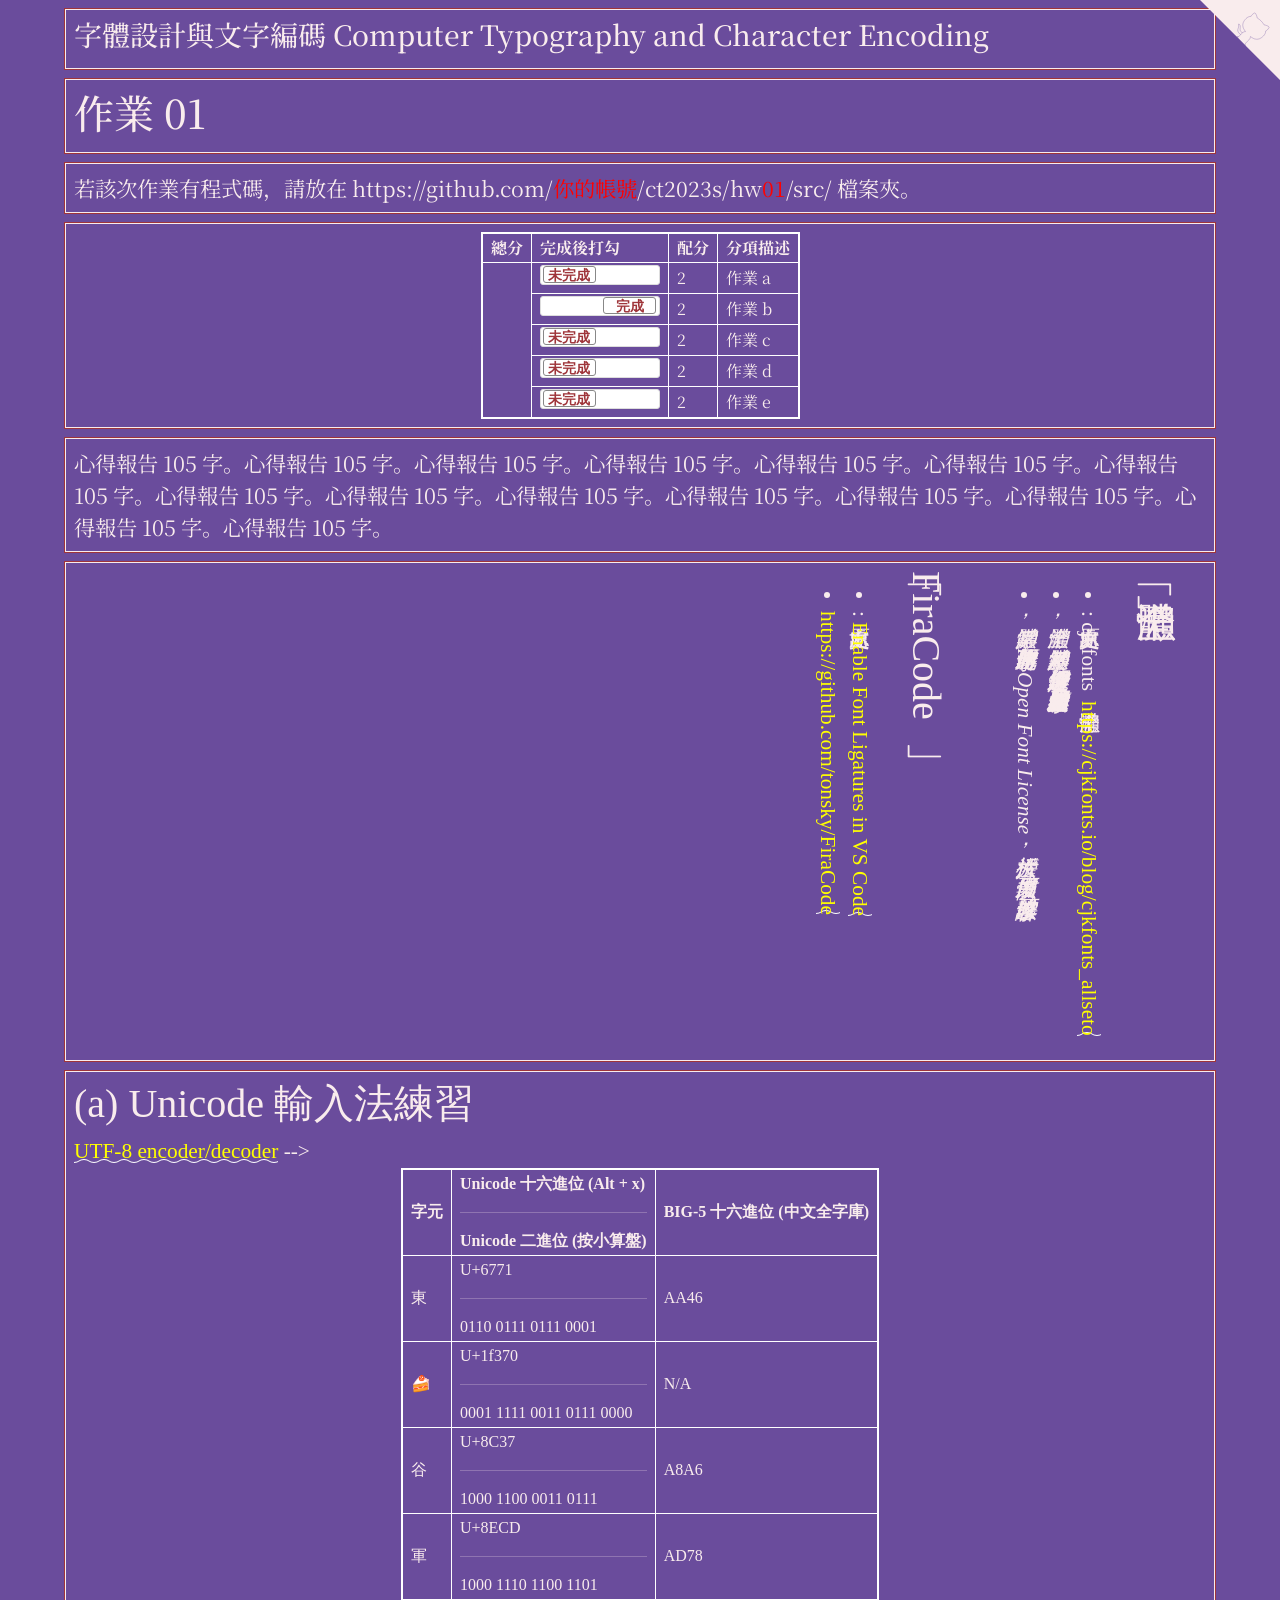
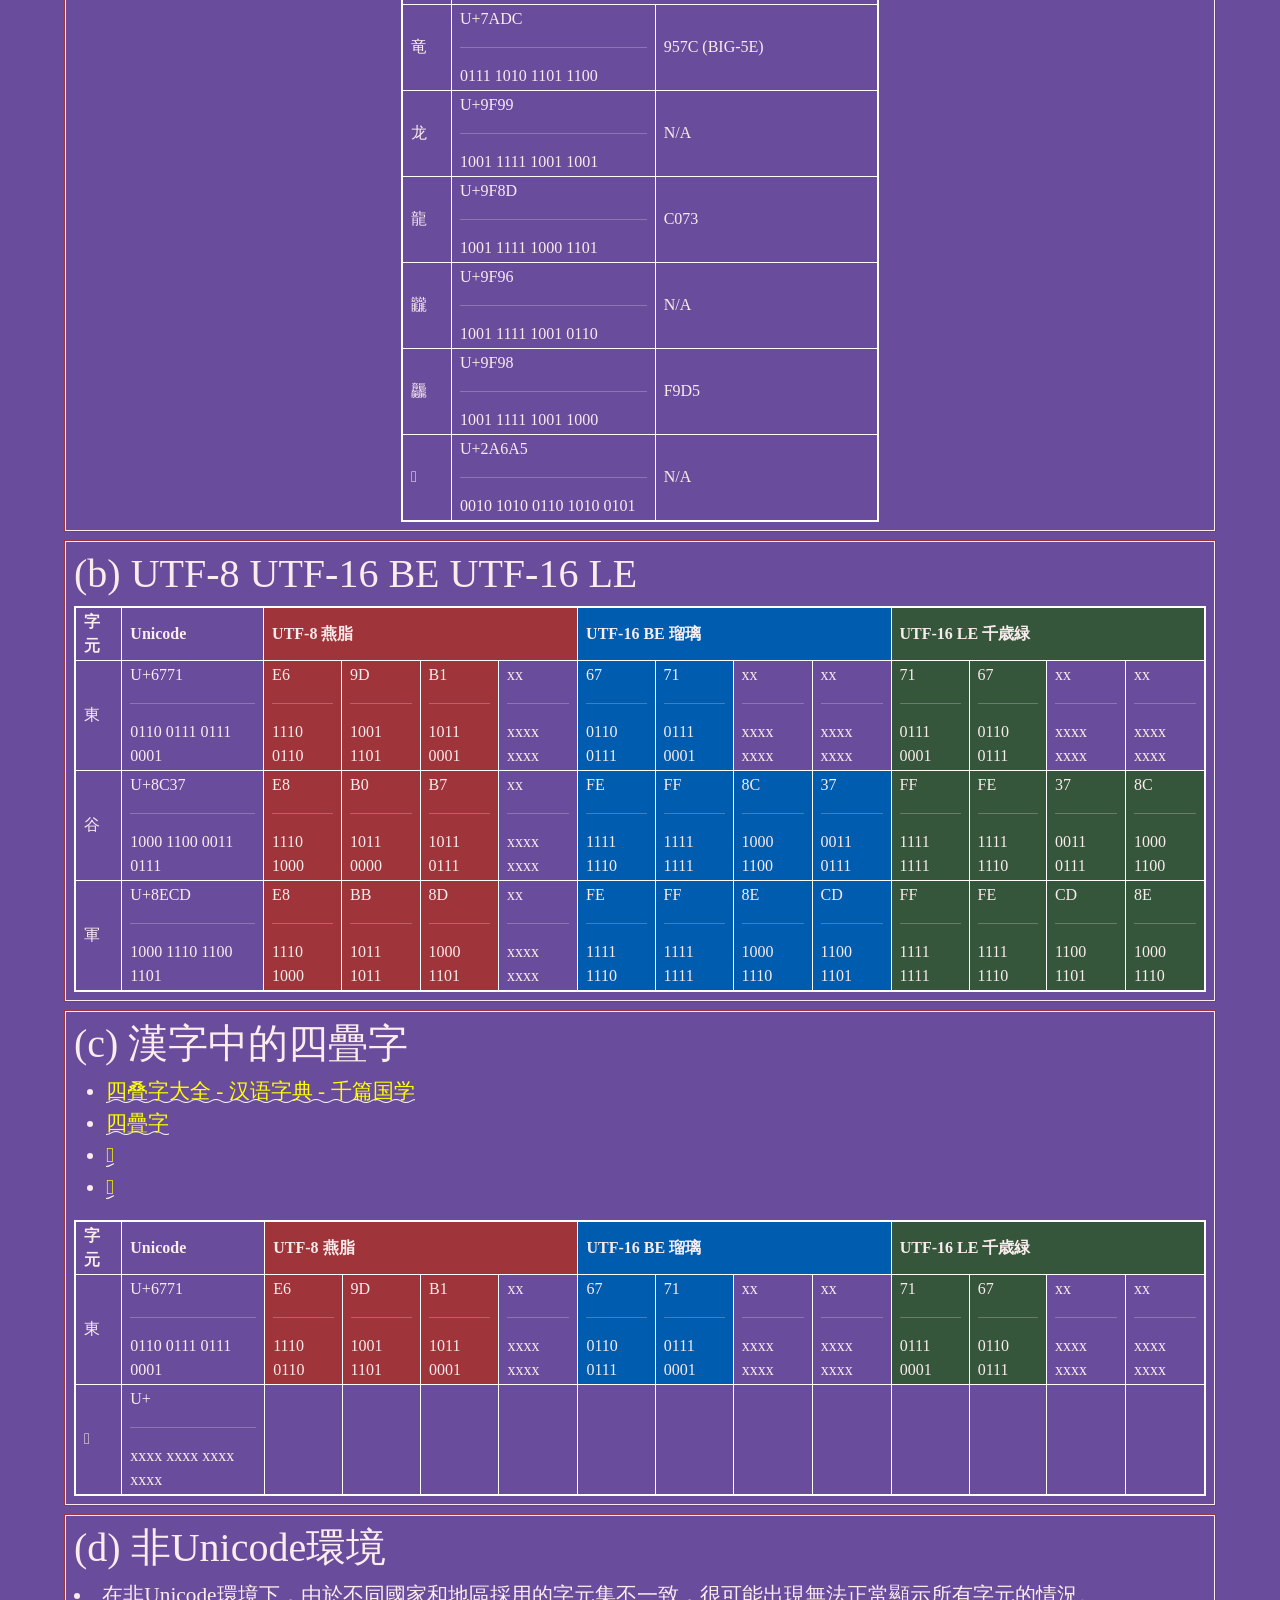
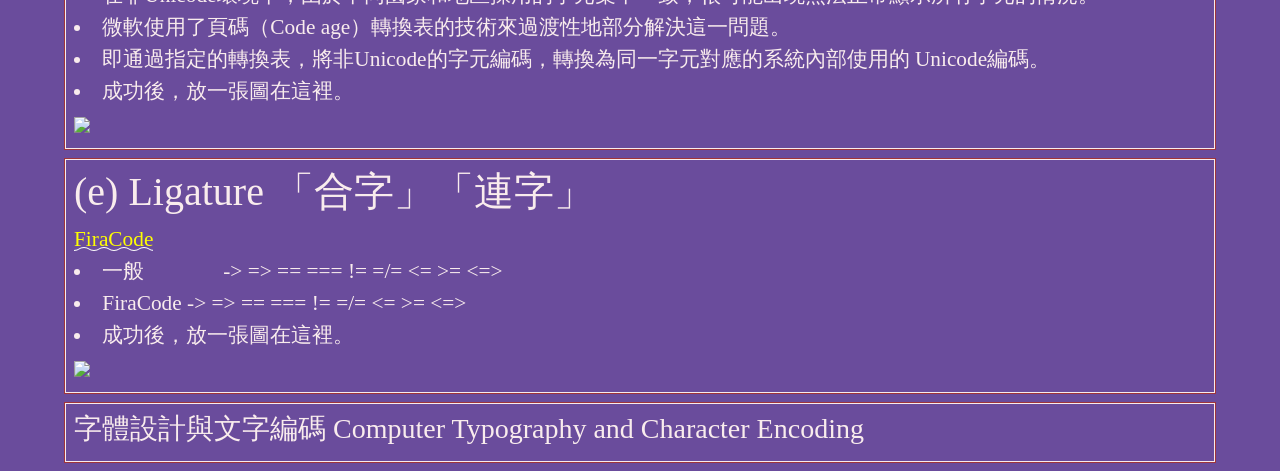
==== commit 38a22b86: "Update index.html" ====
--- a/hw01/index.html
+++ b/hw01/index.html
@@ -432,22 +432,6 @@
           <td style="background-color:#36563C;">CD<hr>1100 1101</td>
           <td style="background-color:#36563C;">8E<hr>1000 1110</td>
         </tr>
-<!--         <tr>
-          <td>名</td>
-          <td>U+<hr>xxxx xxxx xxxx xxxx</td>
-          <td></td> <!-- UTF-8 -->
-          <td></td>
-          <td></td>
-          <td></td>
-          <td></td> <!-- UTF-16 BE -->
-          <td></td>
-          <td></td>
-          <td></td>
-          <td></td> <!-- UTF-16 LE -->
-          <td></td>
-          <td></td>
-          <td></td>
-        </tr> -->
       </table>
     </div>
   </div>
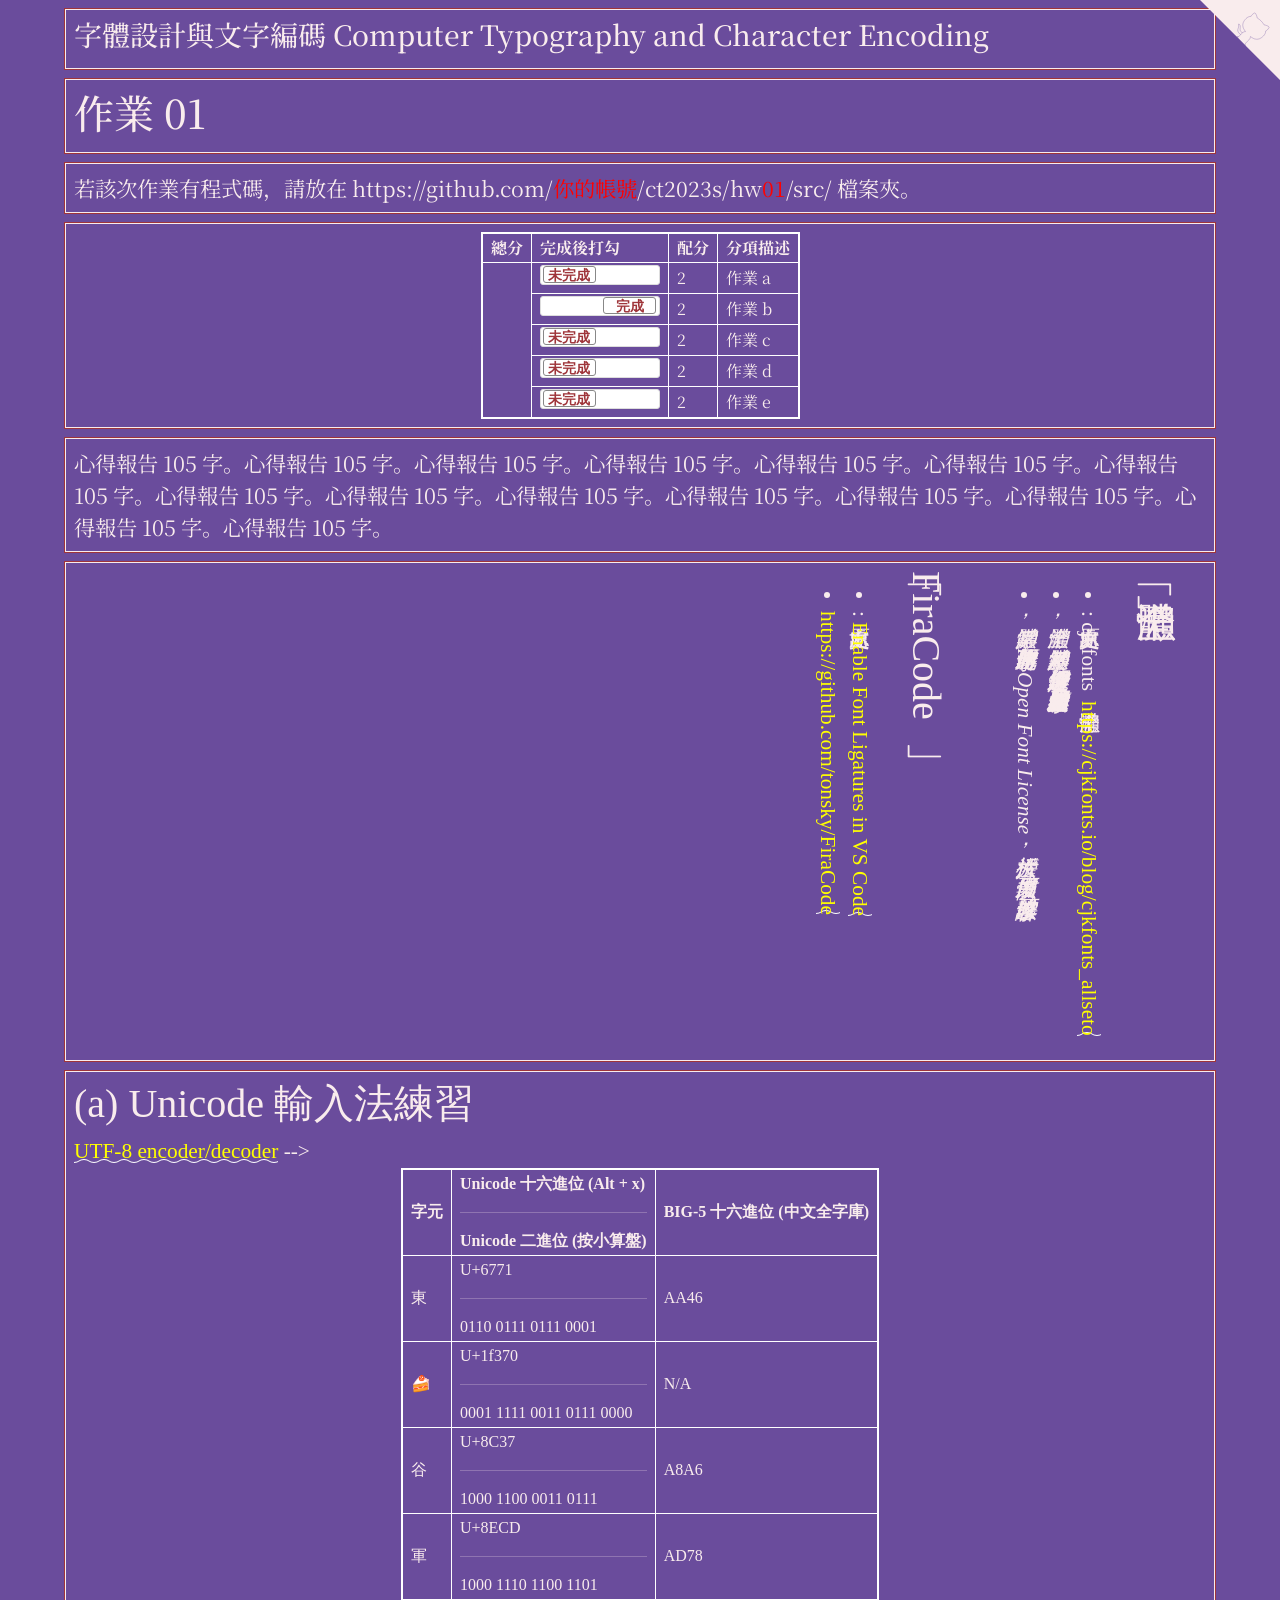
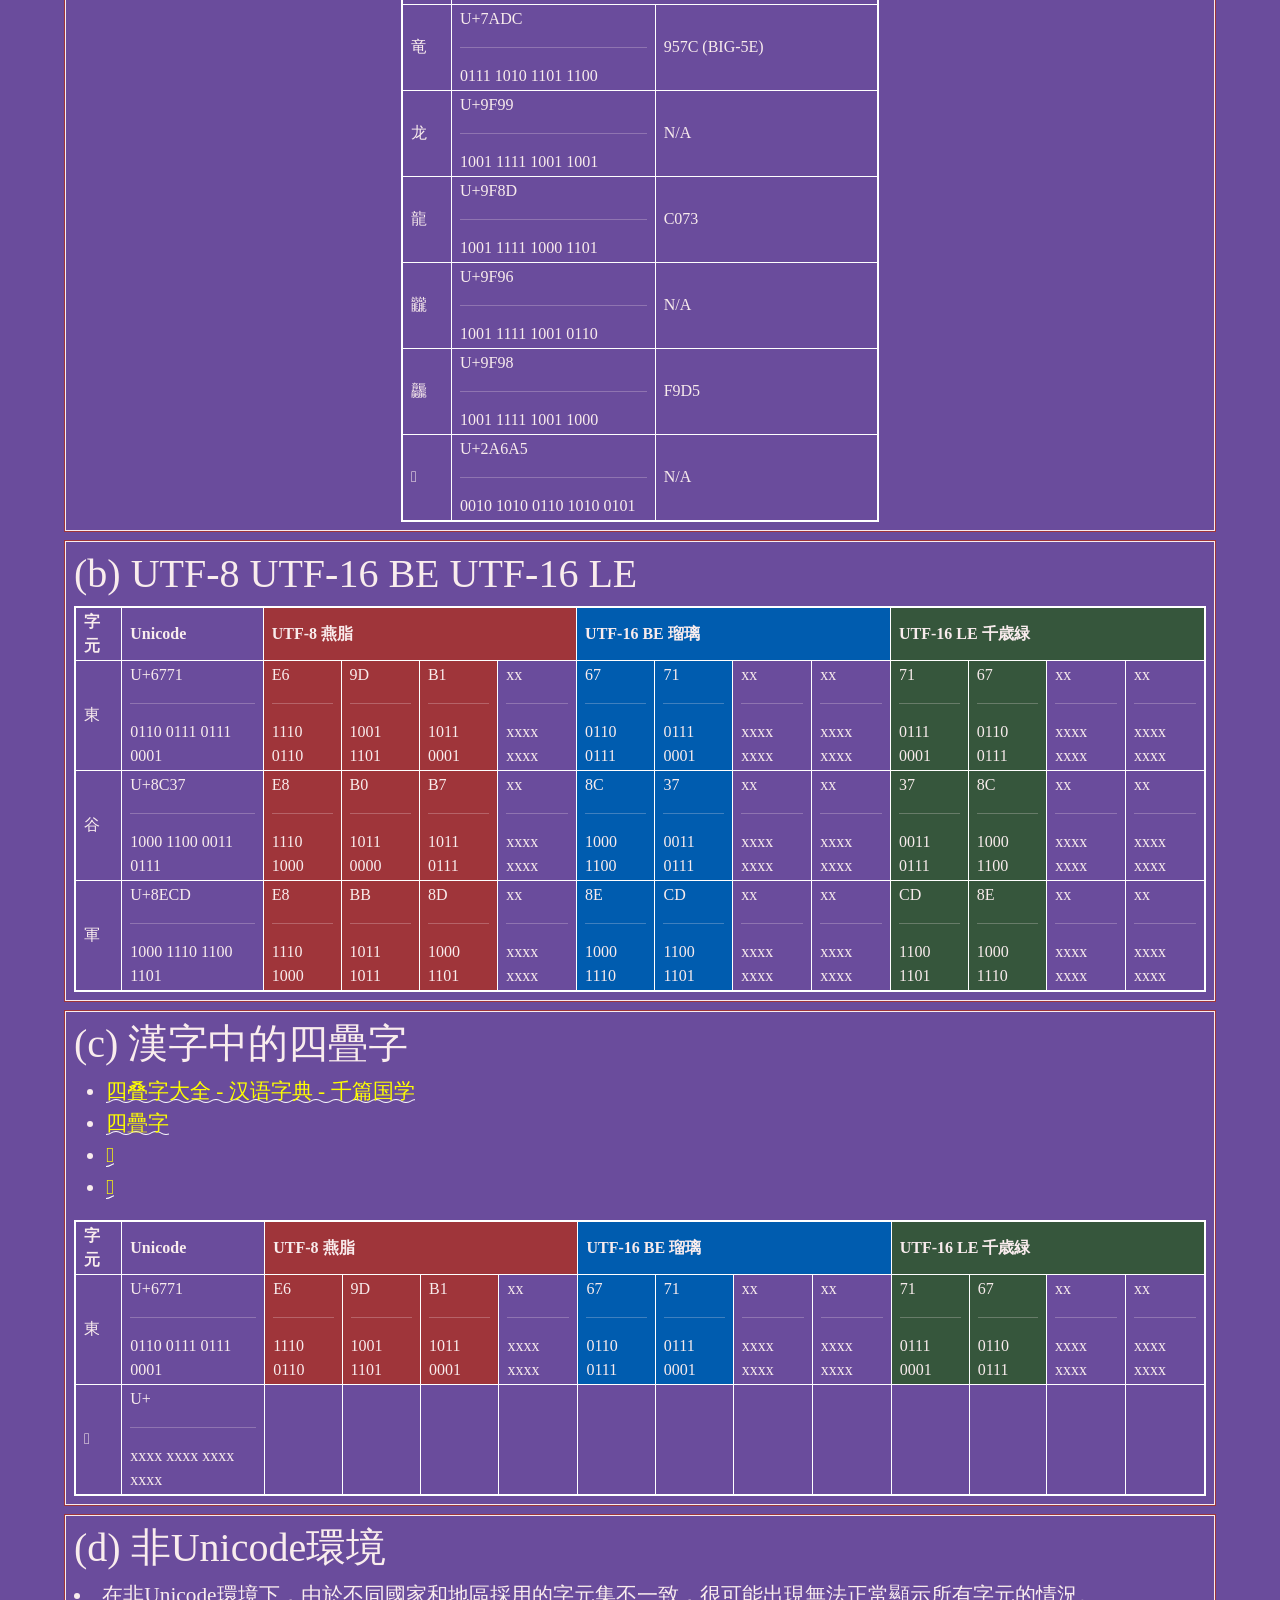
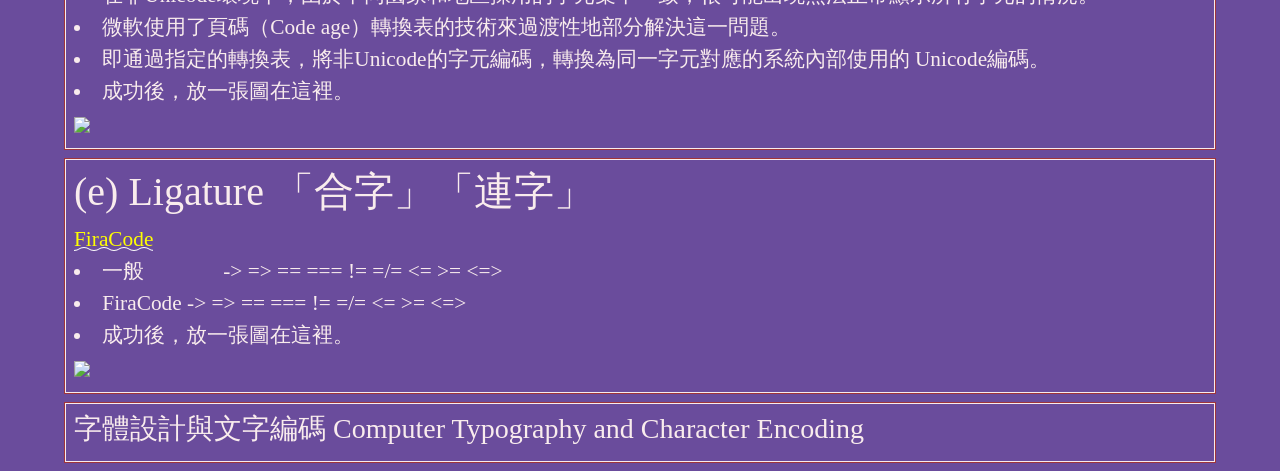
==== commit 7662bb72: "Update index.html" ====
--- a/hw01/index.html
+++ b/hw01/index.html
@@ -407,14 +407,14 @@
           <td style="background-color:#9F353A;">B0<hr>1011 0000</td>
           <td style="background-color:#9F353A;">B7<hr>1011 0111</td>
           <td>xx<hr>xxxx xxxx</td>
-          <td style="background-color:#005CAF;">FE<hr>1111 1110</td> <!-- UTF-16 BE -->
-          <td style="background-color:#005CAF;">FF<hr>1111 1111</td>
-          <td style="background-color:#005CAF;">8C<hr>1000 1100</td>
+          <td style="background-color:#005CAF;">8C<hr>1000 1100</td> <!-- UTF-16 BE -->
           <td style="background-color:#005CAF;">37<hr>0011 0111</td>
-          <td style="background-color:#36563C;">FF<hr>1111 1111</td> <!-- UTF-16 LE -->
-          <td style="background-color:#36563C;">FE<hr>1111 1110</td>
-          <td style="background-color:#36563C;">37<hr>0011 0111</td>
+          <td>xx<hr>xxxx xxxx</td>
+          <td>xx<hr>xxxx xxxx</td>
+          <td style="background-color:#36563C;">37<hr>0011 0111</td> <!-- UTF-16 LE -->
           <td style="background-color:#36563C;">8C<hr>1000 1100</td>
+          <td>xx<hr>xxxx xxxx</td>
+          <td>xx<hr>xxxx xxxx</td>
         </tr>
         <tr>
           <td>軍</td>
@@ -423,14 +423,14 @@
           <td style="background-color:#9F353A;">BB<hr>1011 1011</td>
           <td style="background-color:#9F353A;">8D<hr>1000 1101</td>
           <td>xx<hr>xxxx xxxx</td>
-          <td style="background-color:#005CAF;">FE<hr>1111 1110</td> <!-- UTF-16 BE -->
-          <td style="background-color:#005CAF;">FF<hr>1111 1111</td>
-          <td style="background-color:#005CAF;">8E<hr>1000 1110</td>
+          <td style="background-color:#005CAF;">8E<hr>1000 1110</td> <!-- UTF-16 BE -->
           <td style="background-color:#005CAF;">CD<hr>1100 1101</td>
-          <td style="background-color:#36563C;">FF<hr>1111 1111</td> <!-- UTF-16 LE -->
-          <td style="background-color:#36563C;">FE<hr>1111 1110</td>
-          <td style="background-color:#36563C;">CD<hr>1100 1101</td>
+          <td>xx<hr>xxxx xxxx</td>
+          <td>xx<hr>xxxx xxxx</td>
+          <td style="background-color:#36563C;">CD<hr>1100 1101</td> <!-- UTF-16 LE -->
           <td style="background-color:#36563C;">8E<hr>1000 1110</td>
+          <td>xx<hr>xxxx xxxx</td>
+          <td>xx<hr>xxxx xxxx</td>
         </tr>
       </table>
     </div>
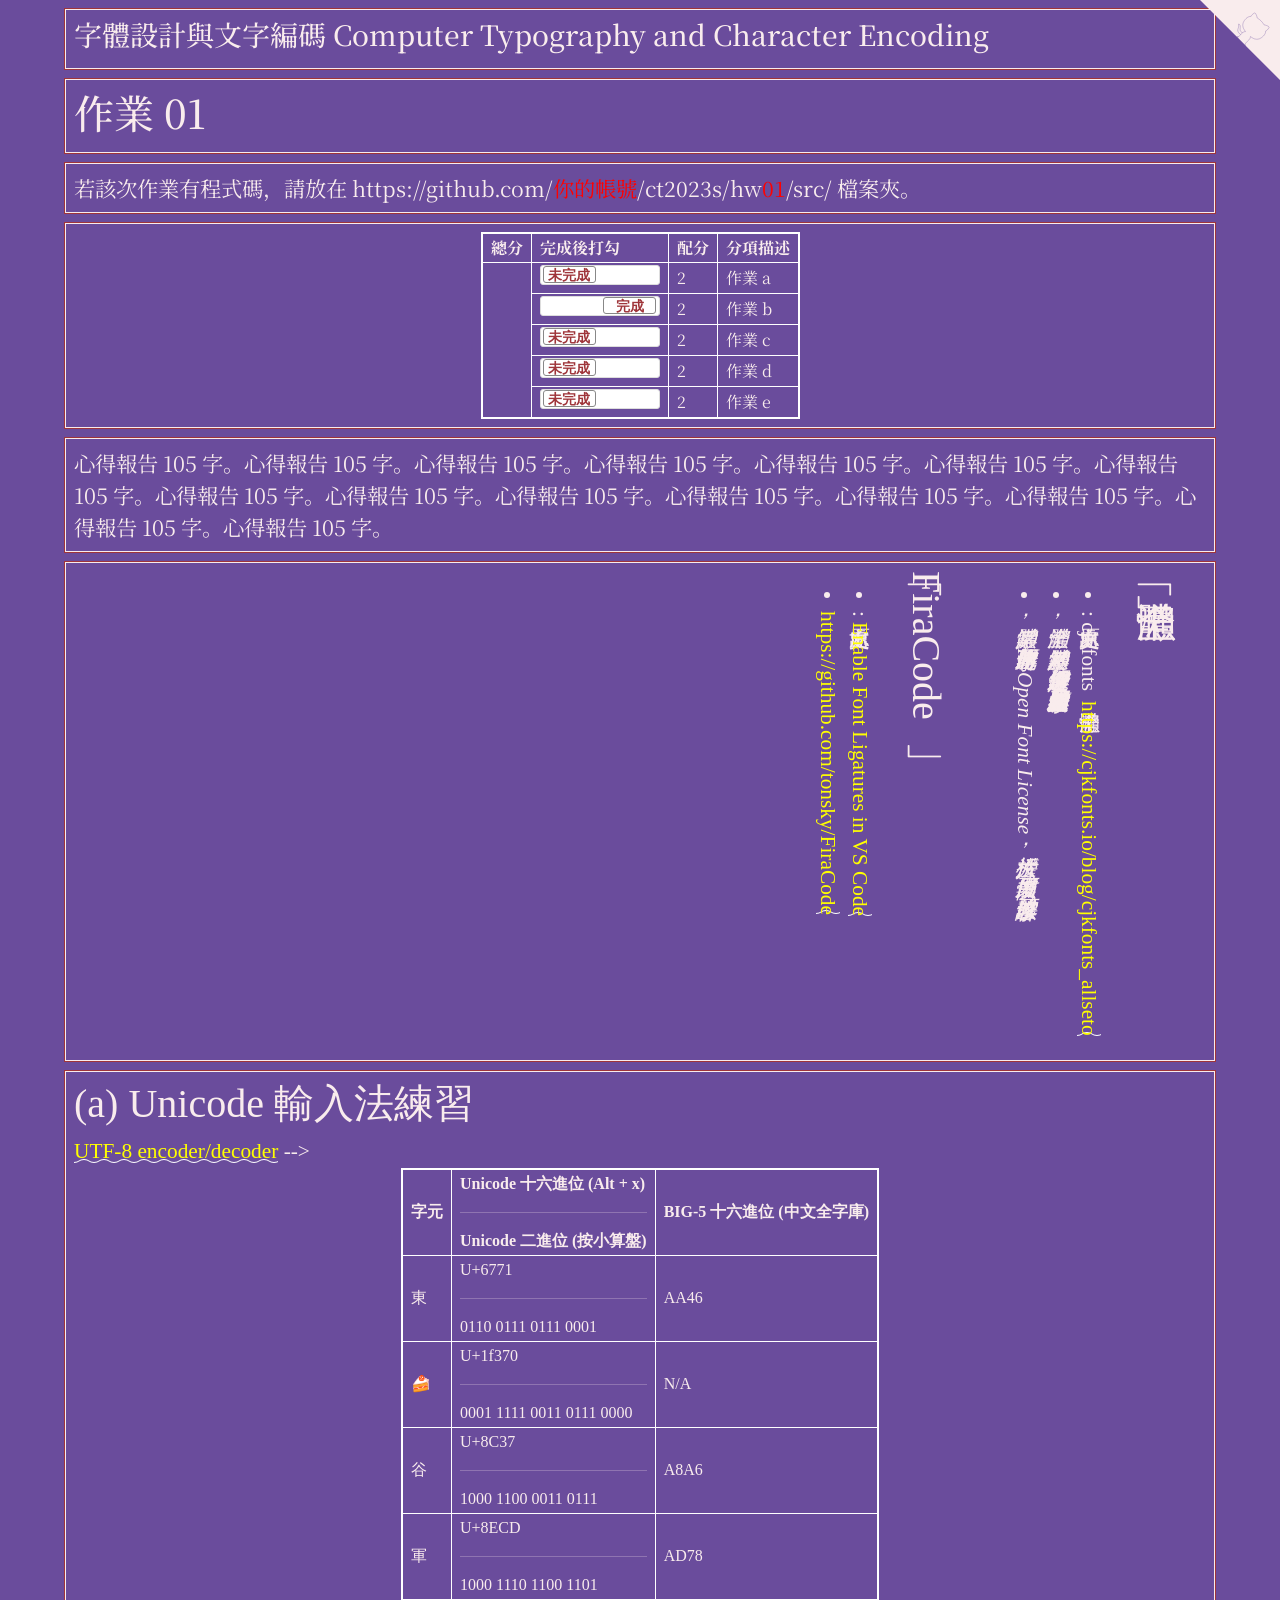
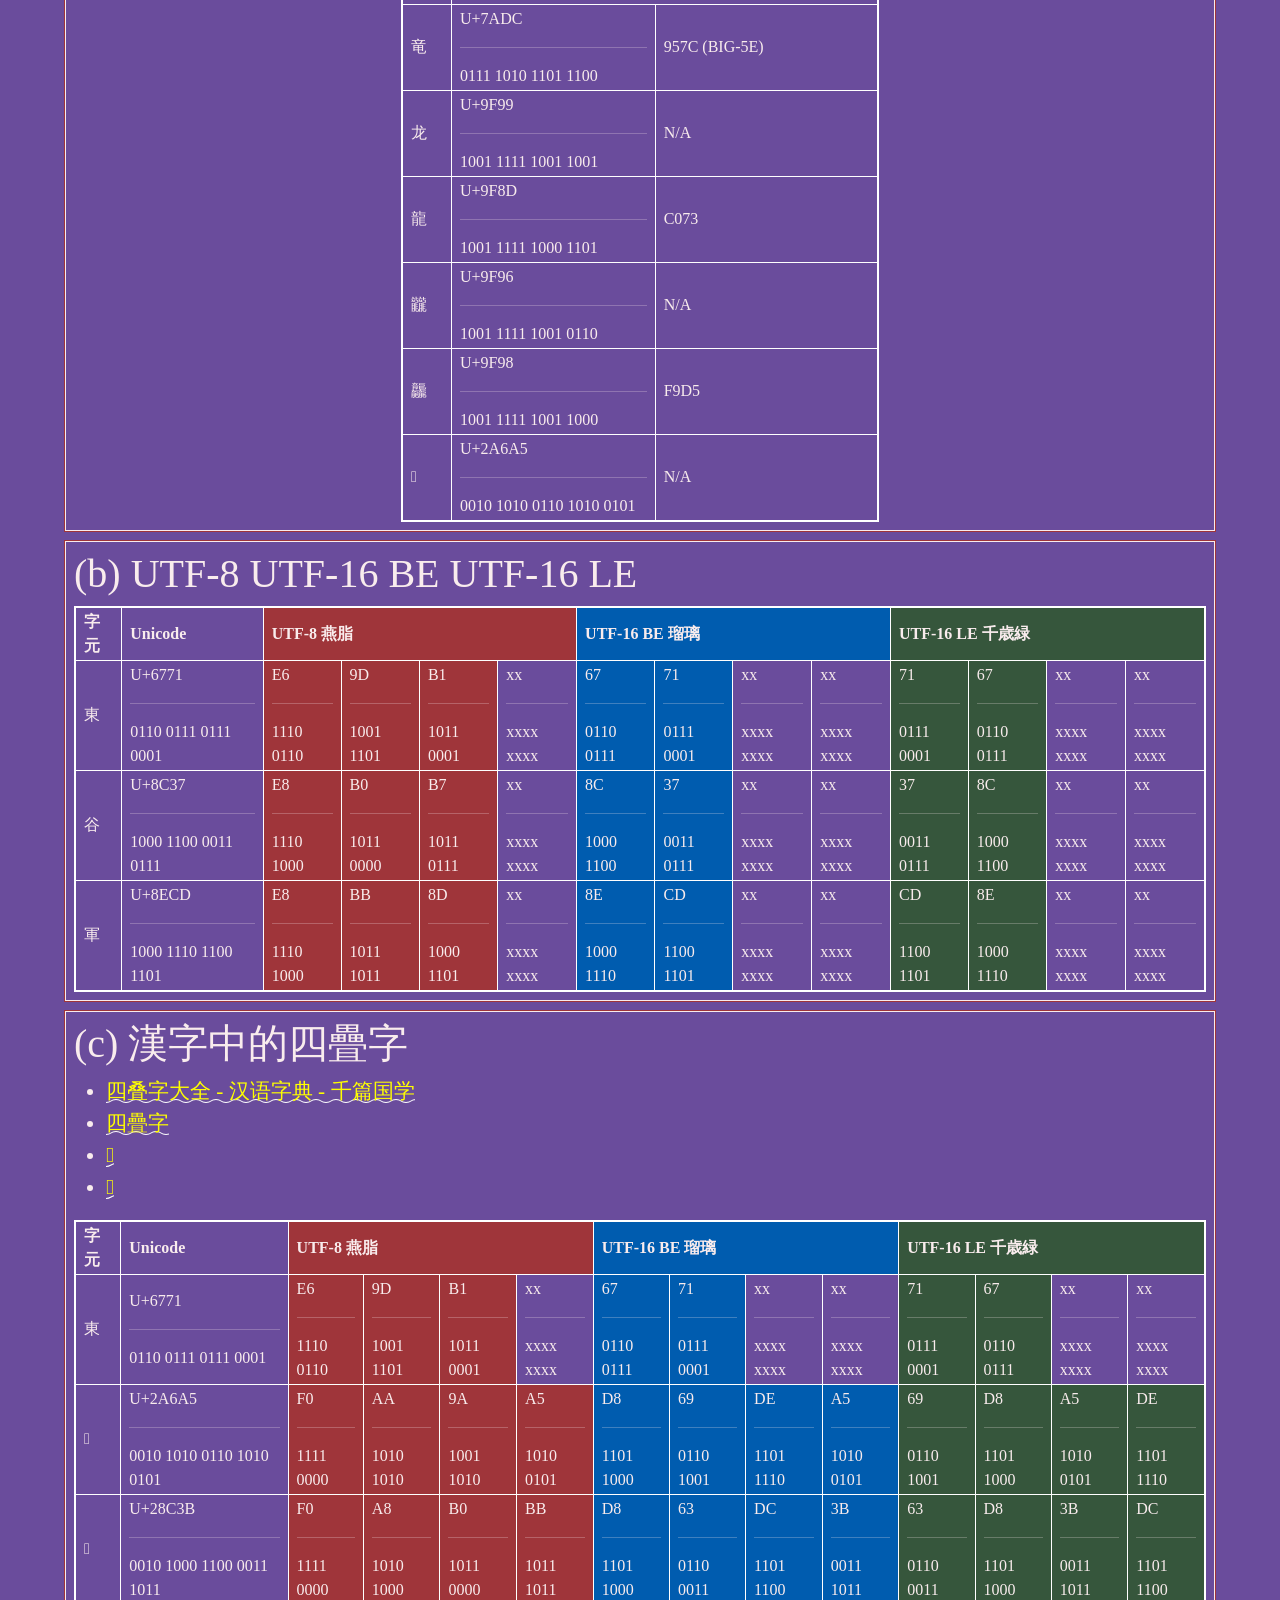
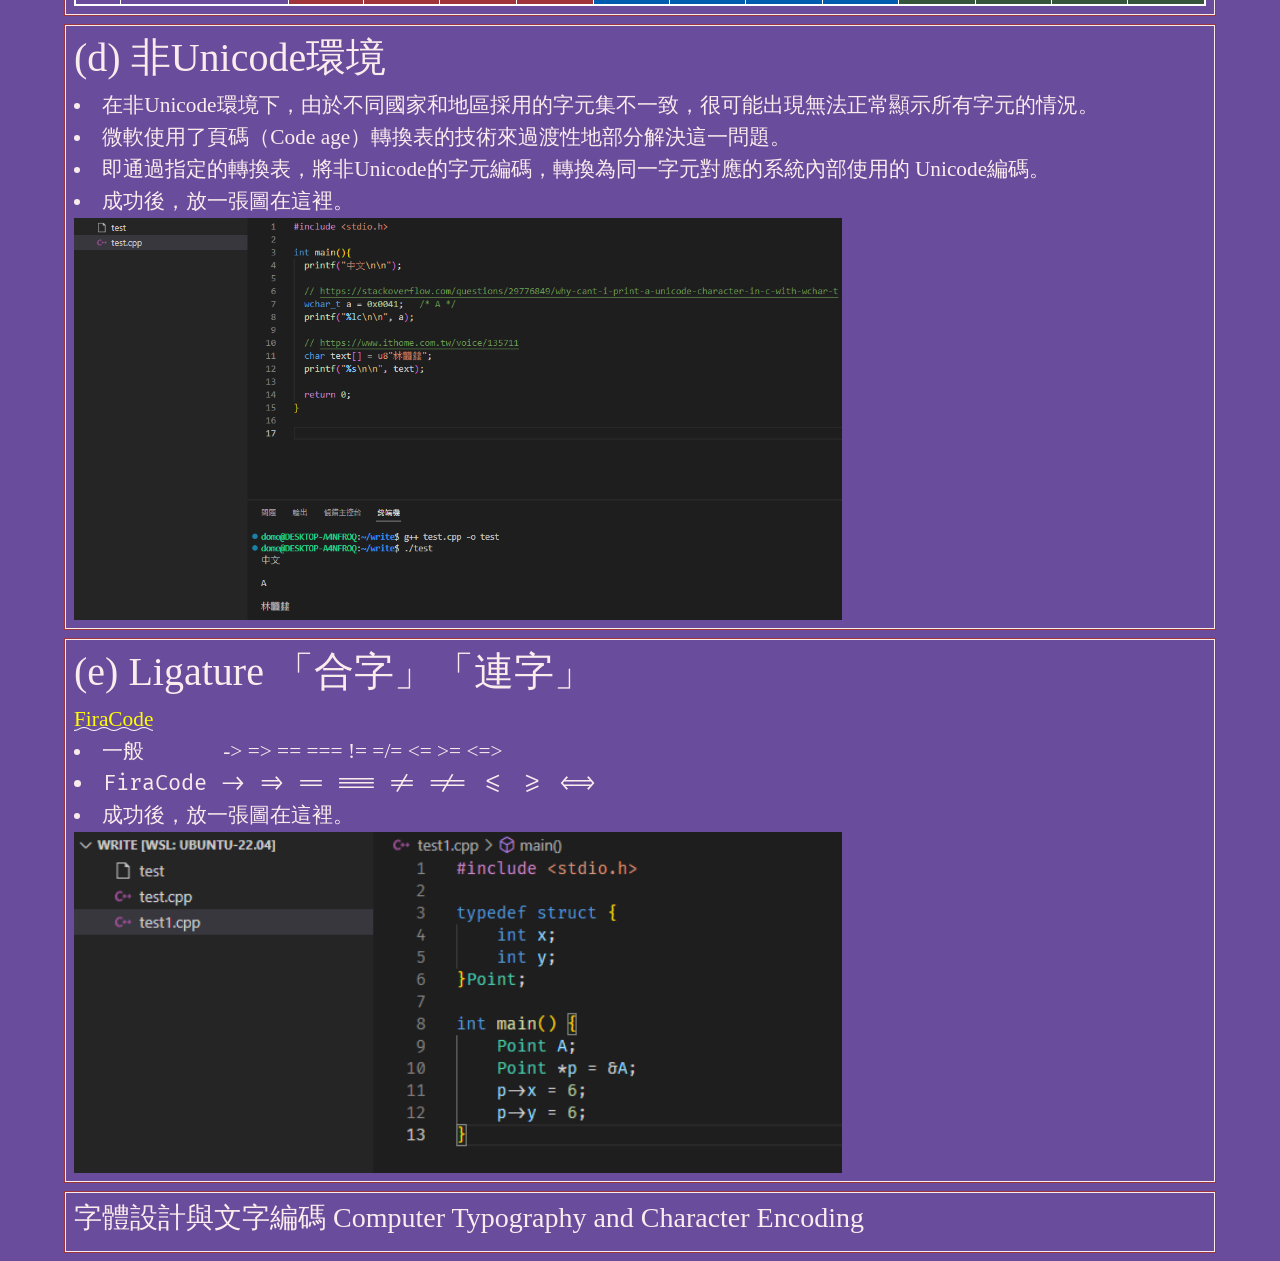
==== commit 71465733: "Update index.html" ====
--- a/hw01/index.html
+++ b/hw01/index.html
@@ -478,22 +478,38 @@
           <td style="background-color:#36563C;">67<hr>0110 0111</td>
           <td>xx<hr>xxxx xxxx</td>
           <td>xx<hr>xxxx xxxx</td>
-        </tr>       
+        </tr>
+        <tr>
+          <td>𪚥</td>
+          <td>U+2A6A5<hr>0010 1010 0110 1010 0101</td>
+          <td style="background-color:#9F353A;">F0<hr>1111 0000</td> <!-- UTF-8 -->
+          <td style="background-color:#9F353A;">AA<hr>1010 1010</td>
+          <td style="background-color:#9F353A;">9A<hr>1001 1010</td>
+          <td style="background-color:#9F353A;">A5<hr>1010 0101</td>
+          <td style="background-color:#005CAF;">D8<hr>1101 1000</td> <!-- UTF-16 BE -->
+          <td style="background-color:#005CAF;">69<hr>0110 1001</td>
+          <td style="background-color:#005CAF;">DE<hr>1101 1110</td>
+          <td style="background-color:#005CAF;">A5<hr>1010 0101</td>
+          <td style="background-color:#36563C;">69<hr>0110 1001</td> <!-- UTF-16 LE -->
+          <td style="background-color:#36563C;">D8<hr>1101 1000</td>
+          <td style="background-color:#36563C;">A5<hr>1010 0101</td>
+          <td style="background-color:#36563C;">DE<hr>1101 1110</td>
+        </tr>
         <tr>
           <td>𨰻</td>
-          <td>U+<hr>xxxx xxxx xxxx xxxx</td>
-          <td></td> <!-- UTF-8 -->
-          <td></td>
-          <td></td>
-          <td></td>
-          <td></td> <!-- UTF-16 BE -->
-          <td></td>
-          <td></td>
-          <td></td>
-          <td></td> <!-- UTF-16 LE -->
-          <td></td>
-          <td></td>
-          <td></td>
+          <td>U+28C3B<hr>0010 1000 1100 0011 1011</td>
+          <td style="background-color:#9F353A;">F0<hr>1111 0000</td> <!-- UTF-8 -->
+          <td style="background-color:#9F353A;">A8<hr>1010 1000</td>
+          <td style="background-color:#9F353A;">B0<hr>1011 0000</td>
+          <td style="background-color:#9F353A;">BB<hr>1011 1011</td>
+          <td style="background-color:#005CAF;">D8<hr>1101 1000</td> <!-- UTF-16 BE -->
+          <td style="background-color:#005CAF;">63<hr>0110 0011</td>
+          <td style="background-color:#005CAF;">DC<hr>1101 1100</td>
+          <td style="background-color:#005CAF;">3B<hr>0011 1011</td>
+          <td style="background-color:#36563C;">63<hr>0110 0011</td> <!-- UTF-16 LE -->
+          <td style="background-color:#36563C;">D8<hr>1101 1000</td>
+          <td style="background-color:#36563C;">3B<hr>0011 1011</td>
+          <td style="background-color:#36563C;">DC<hr>1101 1100</td>
         </tr>
       </table>
 
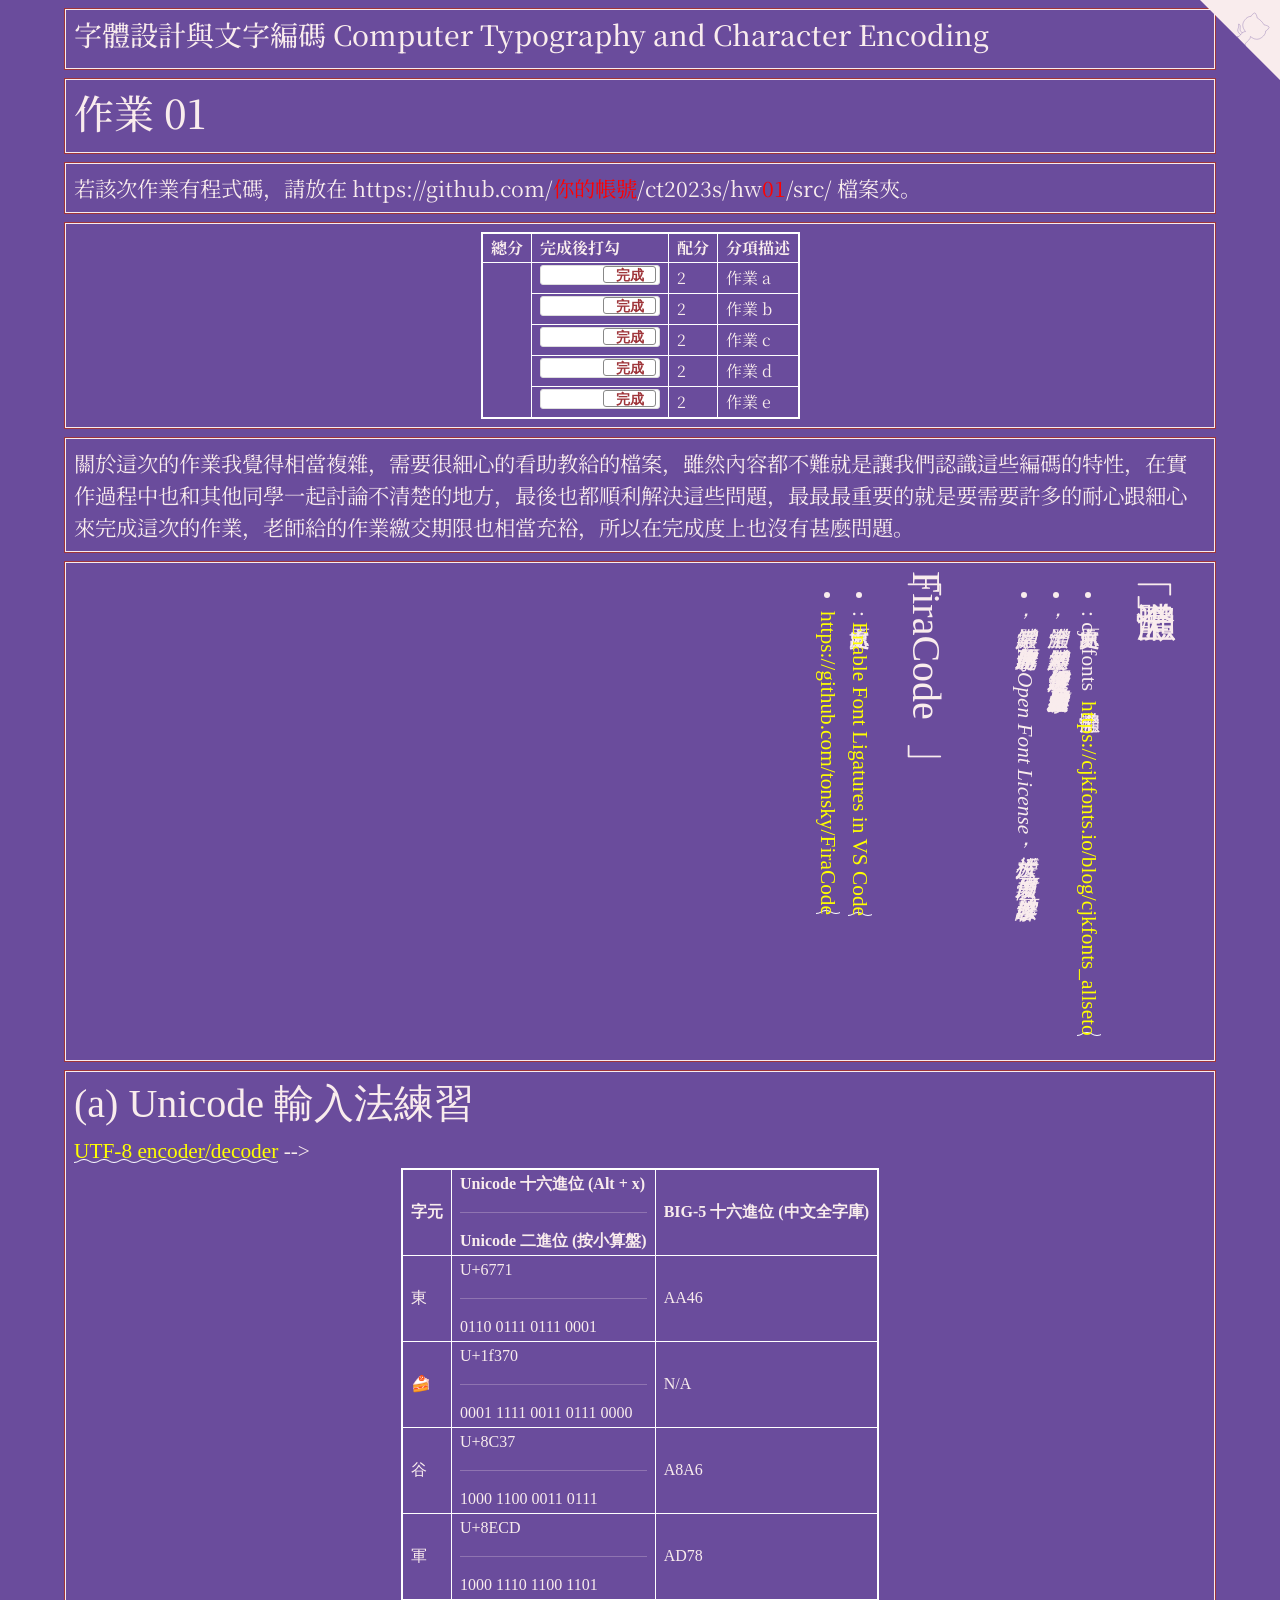
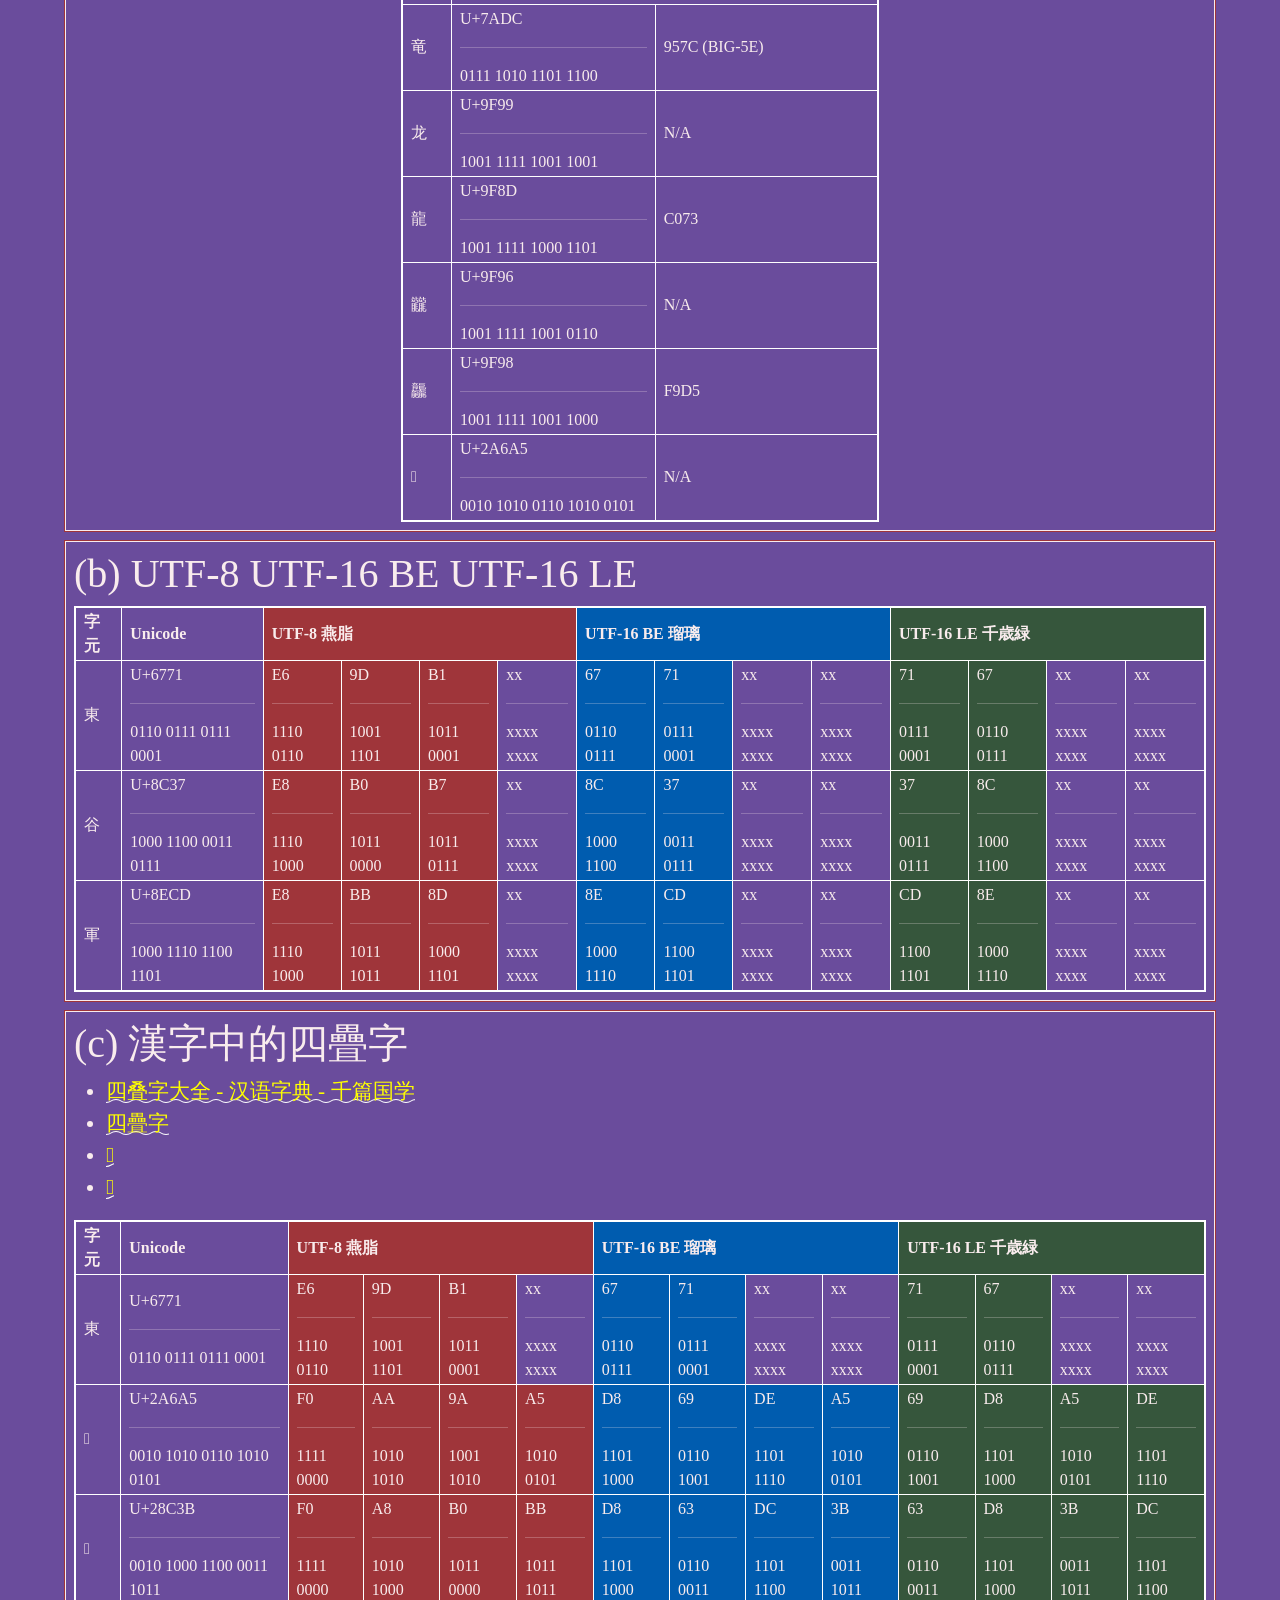
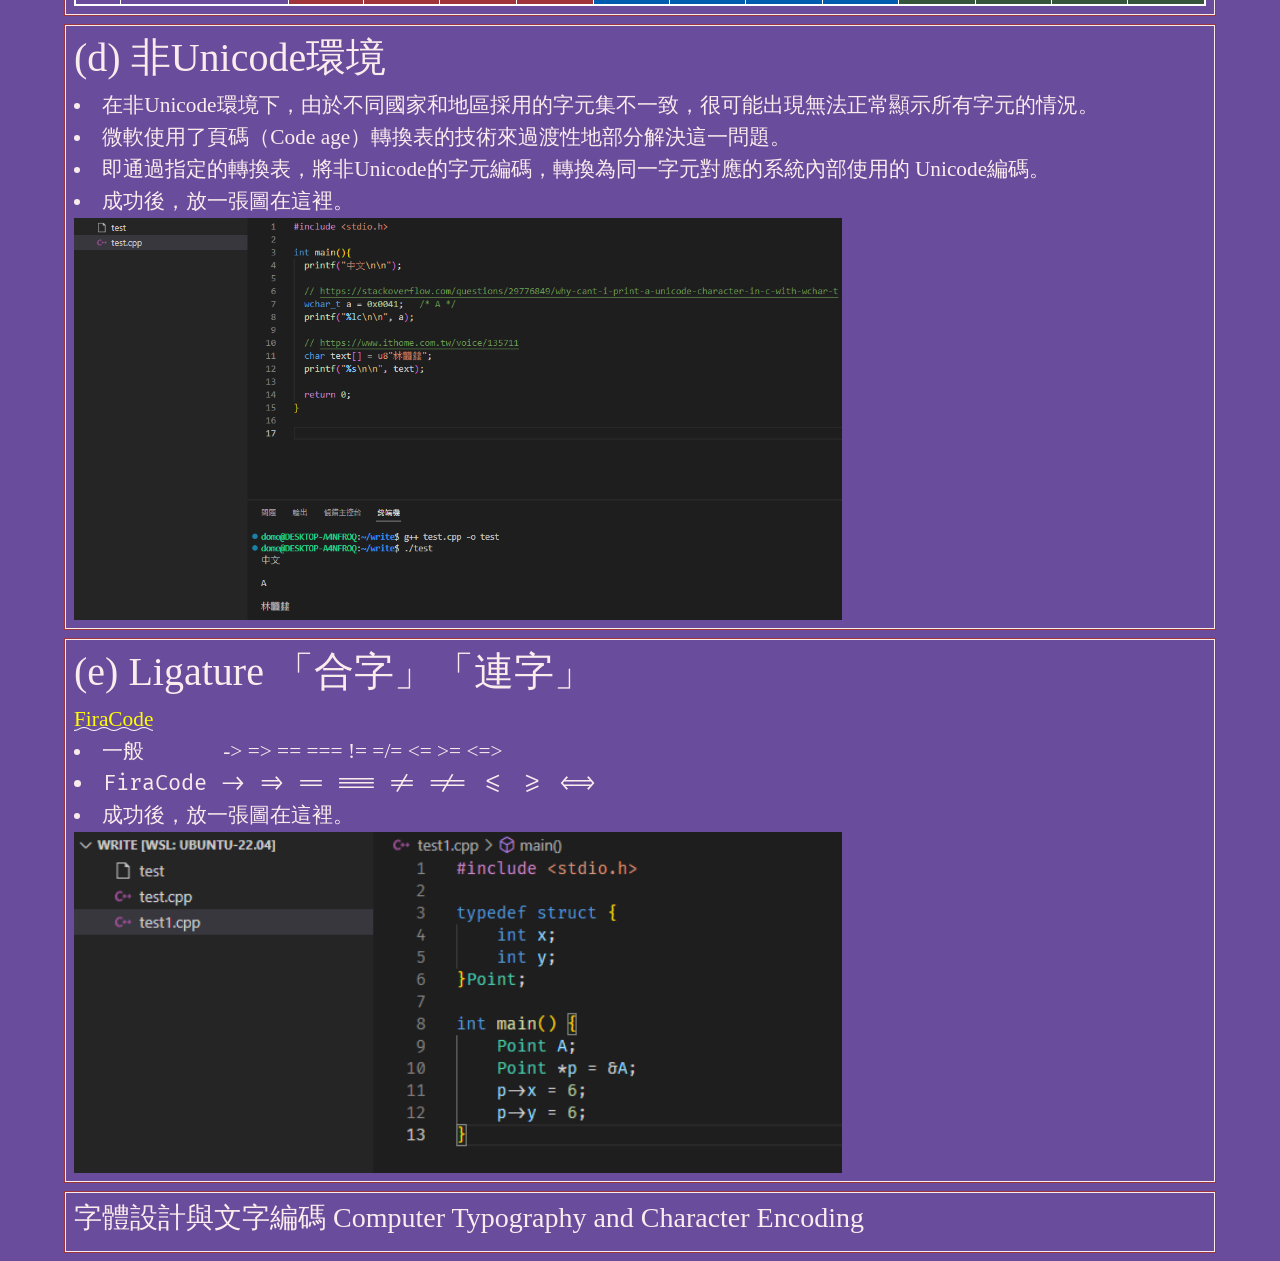
==== commit 4010545b: "Update index.html" ====
--- a/hw01/index.html
+++ b/hw01/index.html
@@ -227,7 +227,7 @@
         </tr>
         <tr>
           <td rowspan="7" id="myTotal"></td>
-          <td><input type="checkbox" class="flipswitch" id="myCheckbox1"></td>
+          <td><input type="checkbox" class="flipswitch" id="myCheckbox1" checked></td>
           <td id='m1'>2</td>
           <td>作業 a</td>
         </tr>
@@ -237,17 +237,17 @@
           <td>作業 b</td>
         </tr>
         <tr>
-          <td><input type="checkbox" class="flipswitch" id="myCheckbox3"></td>
+          <td><input type="checkbox" class="flipswitch" id="myCheckbox3" checked></td>
           <td id='m3'>2</td>
           <td>作業 c</td>
         </tr>
         <tr>
-          <td><input type="checkbox" class="flipswitch" id="myCheckbox4"></td>
+          <td><input type="checkbox" class="flipswitch" id="myCheckbox4" checked></td>
           <td id='m4'>2</td>
           <td>作業 d</td>
         </tr>
         <tr>
-          <td><input type="checkbox" class="flipswitch" id="myCheckbox5"></td>
+          <td><input type="checkbox" class="flipswitch" id="myCheckbox5" checked></td>
           <td id='m5'>2</td>
           <td>作業 e</td>
         </tr>
@@ -258,7 +258,7 @@
   <!-- ------------------------------------------------>
   <div class="row hw12">
     <div class="col-md-12 twenty">
-      心得報告 105 字。心得報告 105 字。心得報告 105 字。心得報告 105 字。心得報告 105 字。心得報告 105 字。心得報告 105 字。心得報告 105 字。心得報告 105 字。心得報告 105 字。心得報告 105 字。心得報告 105 字。心得報告 105 字。心得報告 105 字。心得報告 105 字。
+      關於這次的作業我覺得相當複雜，需要很細心的看助教給的檔案，雖然內容都不難就是讓我們認識這些編碼的特性，在實作過程中也和其他同學一起討論不清楚的地方，最後也都順利解決這些問題，最最最重要的就是要需要許多的耐心跟細心來完成這次的作業，老師給的作業繳交期限也相當充裕，所以在完成度上也沒有甚麼問題。
     </div>
   </div>
 
